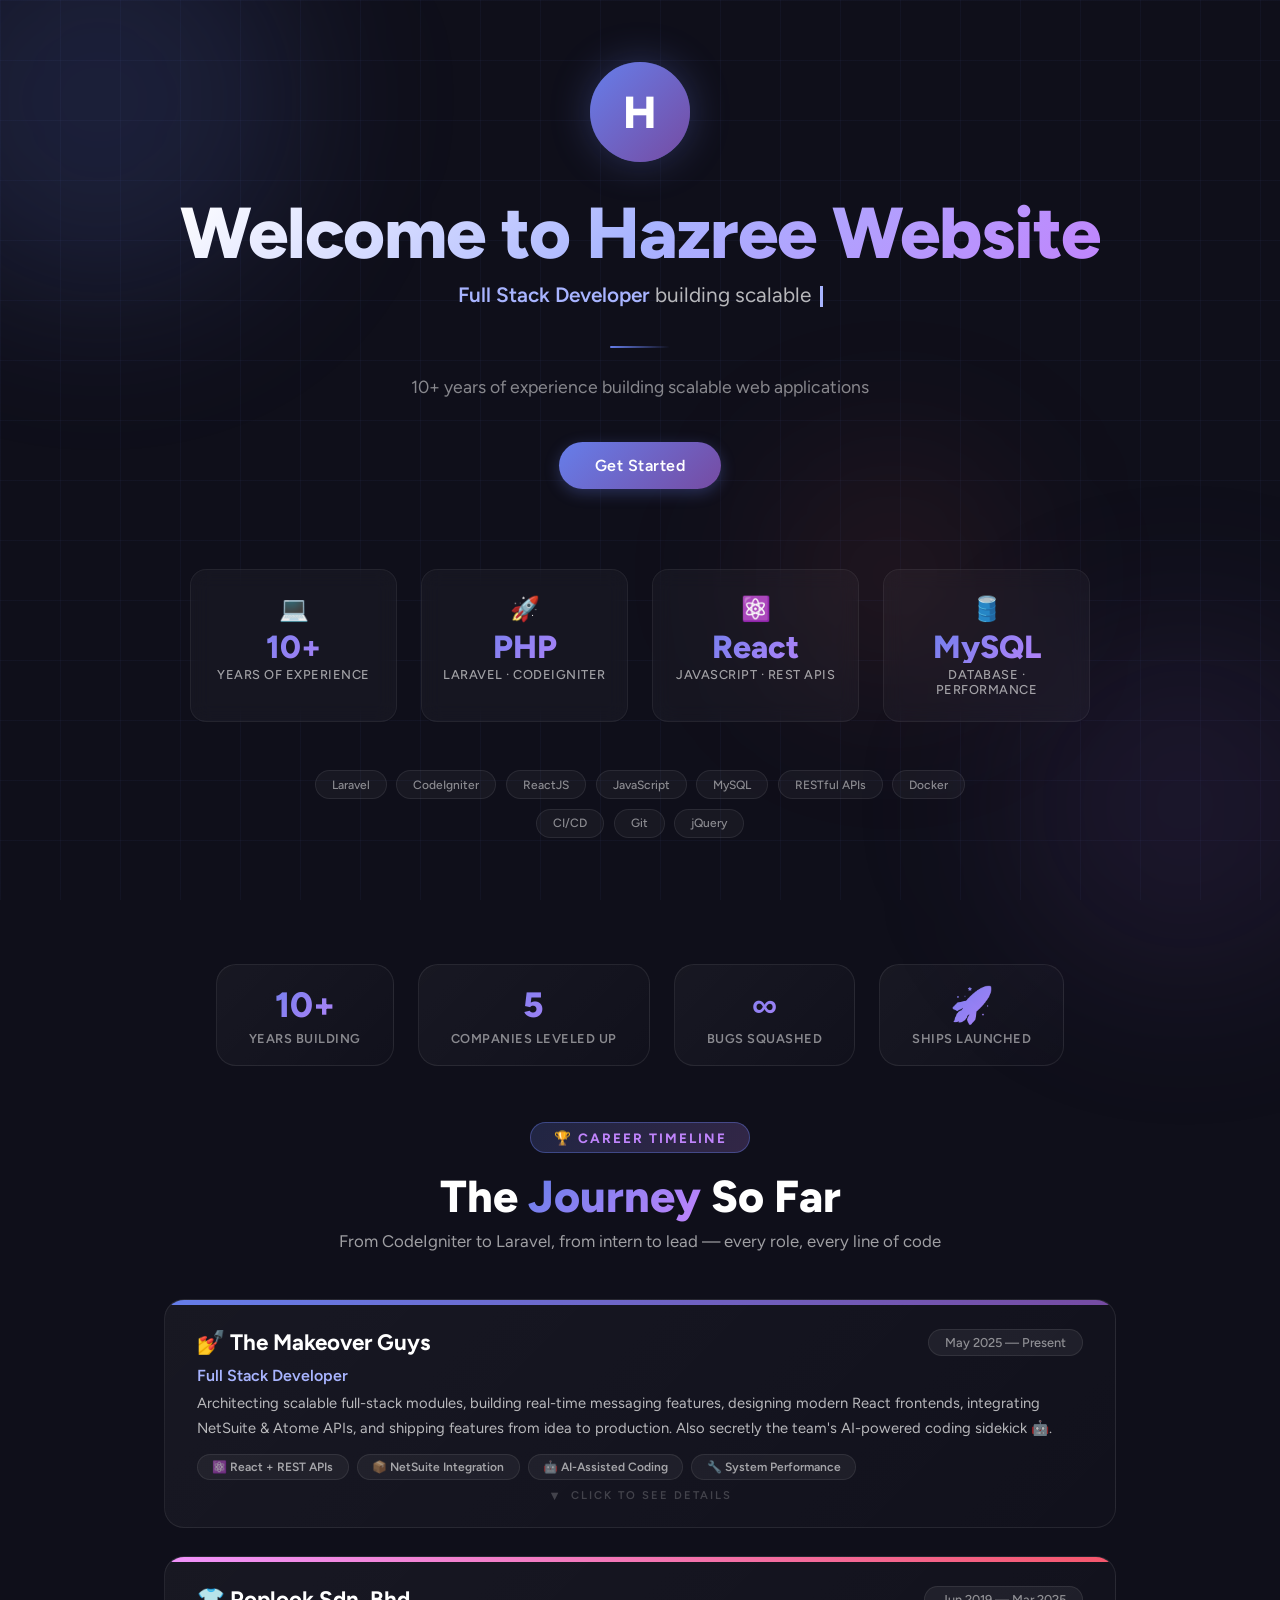
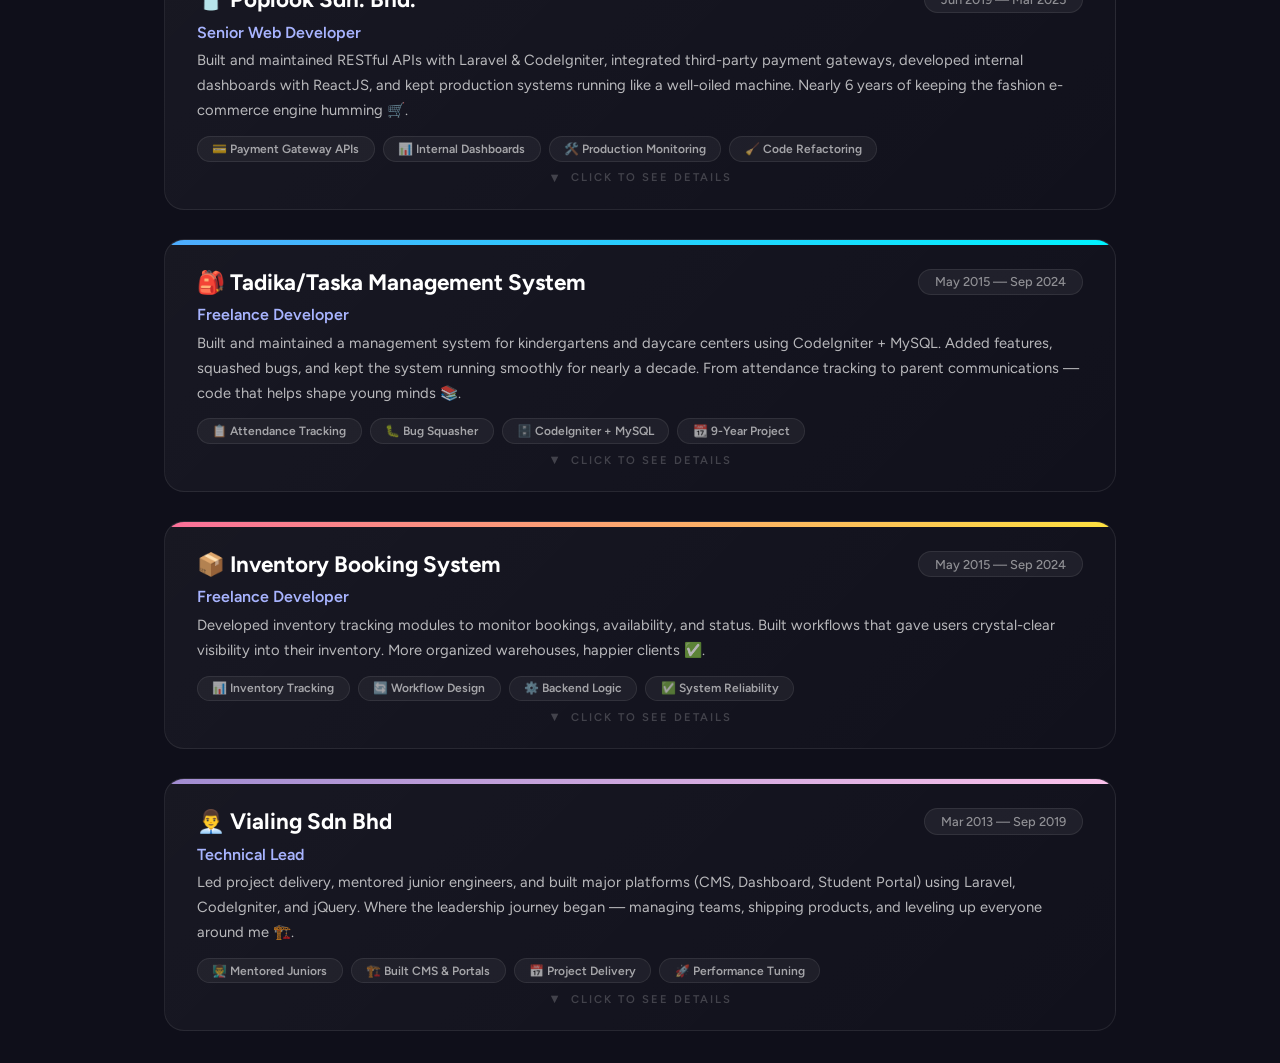
==== index.html @ f856ab98 "added cicd" ====
<!DOCTYPE html>
<html lang="en">
<head>
    <meta charset="utf-8">
    <meta name="viewport" content="width=device-width, initial-scale=1">
    <title>Welcome to Hazree Website</title>
    
    <!-- Fonts -->
    <link rel="preconnect" href="https://fonts.bunny.net">
    <link href="https://fonts.bunny.net/css?family=figtree:400,500,600,700,800&display=swap" rel="stylesheet" />
    
    <!-- Styles -->
    <link href="/assets/css/welcome.css?v=202606160133" rel="stylesheet" />
</head>
<body>
    <!-- Background -->
    <div class="bg-grid"></div>
    <div class="orb orb-1"></div>
    <div class="orb orb-2"></div>
    <div class="orb orb-3"></div>

    <div class="hero">
        <!-- Logo with pulse -->
        <div class="logo-wrapper">
            <div class="logo-pulse"></div>
            <div class="logo-pulse"></div>
            <div class="logo-circle">H</div>
        </div>

        <!-- Main title -->
        <h1>Welcome to Hazree Website</h1>

        <!-- Typing effect subtitle -->
        <div class="typing-wrapper">
            <span class="highlight">Full Stack Developer</span>
            <span id="typing-text"></span>
            <span class="cursor"></span>
        </div>

        <div class="divider"></div>

        <p class="tagline">
            <span id="dynamic-tagline">10+ years of experience building scalable web applications</span>
        </p>

        <!-- Action buttons -->
        <div class="btn-group">
            <a href="https://laravel.hazree.uk/" target="_blank" class="btn btn-primary">Get Started</a>
        </div>

        <!-- Resume highlights -->
        <div class="highlights">
            <div class="highlight-card">
                <div class="highlight-icon">💻</div>
                <div class="highlight-number">10+</div>
                <div class="highlight-label">Years of Experience</div>
            </div>
            <div class="highlight-card">
                <div class="highlight-icon">🚀</div>
                <div class="highlight-number">PHP</div>
                <div class="highlight-label">Laravel · CodeIgniter</div>
            </div>
            <div class="highlight-card">
                <div class="highlight-icon">⚛️</div>
                <div class="highlight-number">React</div>
                <div class="highlight-label">JavaScript · REST APIs</div>
            </div>
            <div class="highlight-card">
                <div class="highlight-icon">🛢️</div>
                <div class="highlight-number">MySQL</div>
                <div class="highlight-label">Database · Performance</div>
            </div>
        </div>

        <!-- Skills strip -->
        <div class="skills-strip">
            <span class="skill-tag">Laravel</span>
            <span class="skill-tag">CodeIgniter</span>
            <span class="skill-tag">ReactJS</span>
            <span class="skill-tag">JavaScript</span>
            <span class="skill-tag">MySQL</span>
            <span class="skill-tag">RESTful APIs</span>
            <span class="skill-tag">Docker</span>
            <span class="skill-tag">CI/CD</span>
            <span class="skill-tag">Git</span>
            <span class="skill-tag">jQuery</span>
        </div>
    </div>

    <!-- ============================================
         JOB EXPERIENCE - FUN CARDS
         ============================================ -->
    <div class="journey-section" id="career-journey">
        <!-- Stats bar -->
        <div class="job-stats">
            <div class="job-stat">
                <div class="job-stat-number">10+</div>
                <div class="job-stat-label">Years Building</div>
            </div>
            <div class="job-stat">
                <div class="job-stat-number">5</div>
                <div class="job-stat-label">Companies Leveled Up</div>
            </div>
            <div class="job-stat">
                <div class="job-stat-number">∞</div>
                <div class="job-stat-label">Bugs Squashed</div>
            </div>
            <div class="job-stat">
                <div class="job-stat-number">🚀</div>
                <div class="job-stat-label">Ships Launched</div>
            </div>
        </div>

        <div class="journey-header">
            <div class="journey-badge">🏆 Career Timeline</div>
            <h2>The <span>Journey</span> So Far</h2>
            <p>From CodeIgniter to Laravel, from intern to lead — every role, every line of code</p>
        </div>

        <!-- Job Cards -->
        <div class="job-cards">

            <!-- Job 1: The Makeover Guys -->
            <div class="job-card" data-color="purple">
                <div class="job-card-bar"></div>
                <div class="job-card-inner">
                    <div class="job-card-header">
                        <div class="job-card-company">💅 The Makeover Guys</div>
                        <div class="job-card-period">May 2025 — Present</div>
                    </div>
                    <div class="job-card-role">Full Stack Developer</div>
                    <div class="job-card-desc">
                        Architecting scalable full-stack modules, building real-time messaging features, 
                        designing modern React frontends, integrating NetSuite & Atome APIs, 
                        and shipping features from idea to production. Also secretly the team's AI-powered 
                        coding sidekick 🤖.
                    </div>
                    <div class="job-card-tags">
                        <span class="job-tag">⚛️ React + REST APIs</span>
                        <span class="job-tag">📦 NetSuite Integration</span>
                        <span class="job-tag">🤖 AI-Assisted Coding</span>
                        <span class="job-tag">🔧 System Performance</span>
                    </div>
                    <div class="job-card-expand"><span class="arrow">▼</span> Click to see details</div>
                </div>
                <div class="job-card-details">
                    <div class="job-card-details-inner">
                        <div class="details-grid">
                            <div class="detail-item">
                                <span class="detail-label">🎯 Key Achievements</span>
                                <ul class="detail-list">
                                    <li>Designed scalable full-stack modules using CodeIgniter, MySQL, JavaScript & jQuery</li>
                                    <li>Developed internal messaging and notification flows for seamless UX</li>
                                    <li>Led features end-to-end from requirement analysis to production monitoring</li>
                                    <li>Built responsive React UI components with REST API integrations</li>
                                </ul>
                            </div>
                            <div class="detail-item">
                                <span class="detail-label">🛠️ Tech Highlights</span>
                                <ul class="detail-list">
                                    <li>Integrated NetSuite and Atome third-party services</li>
                                    <li>Optimized backend services and MySQL queries</li>
                                    <li>Enhanced system reliability through refactoring and performance tuning</li>
                                    <li>Leveraged AI tools to accelerate development and automate tasks</li>
                                </ul>
                            </div>
                            <div class="detail-item">
                                <span class="detail-label">👥 Collaboration</span>
                                <ul class="detail-list">
                                    <li>Worked cross-functionally with Product, UX, and engineering teams</li>
                                    <li>Participated in code reviews and CI/CD workflows</li>
                                    <li>Troubleshot production issues with minimal downtime</li>
                                </ul>
                            </div>
                        </div>
                    </div>
                </div>
            </div>

            <!-- Job 2: Poplook -->
            <div class="job-card" data-color="pink">
                <div class="job-card-bar"></div>
                <div class="job-card-inner">
                    <div class="job-card-header">
                        <div class="job-card-company">👕 Poplook Sdn. Bhd.</div>
                        <div class="job-card-period">Jun 2019 — Mar 2025</div>
                    </div>
                    <div class="job-card-role">Senior Web Developer</div>
                    <div class="job-card-desc">
                        Built and maintained RESTful APIs with Laravel & CodeIgniter, integrated 
                        third-party payment gateways, developed internal dashboards with ReactJS, 
                        and kept production systems running like a well-oiled machine. Nearly 6 years 
                        of keeping the fashion e-commerce engine humming 🛒.
                    </div>
                    <div class="job-card-tags">
                        <span class="job-tag">💳 Payment Gateway APIs</span>
                        <span class="job-tag">📊 Internal Dashboards</span>
                        <span class="job-tag">🛠️ Production Monitoring</span>
                        <span class="job-tag">🧹 Code Refactoring</span>
                    </div>
                    <div class="job-card-expand"><span class="arrow">▼</span> Click to see details</div>
                </div>
                <div class="job-card-details">
                    <div class="job-card-details-inner">
                        <div class="details-grid">
                            <div class="detail-item">
                                <span class="detail-label">🎯 Key Achievements</span>
                                <ul class="detail-list">
                                    <li>Built and maintained RESTful APIs using CodeIgniter and Laravel</li>
                                    <li>Integrated third-party payment gateways for seamless transactions</li>
                                    <li>Developed an internal dashboard using JavaScript, jQuery, and ReactJS</li>
                                </ul>
                            </div>
                            <div class="detail-item">
                                <span class="detail-label">🛠️ System Reliability</span>
                                <ul class="detail-list">
                                    <li>Maintained production system stability through continuous monitoring</li>
                                    <li>Performed code improvements, bug fixes, and refactoring</li>
                                    <li>Optimized MySQL-backed services for better performance</li>
                                </ul>
                            </div>
                            <div class="detail-item">
                                <span class="detail-label">👥 Collaboration</span>
                                <ul class="detail-list">
                                    <li>Worked closely with product, design, and operations teams</li>
                                    <li>Delivered features aligned with business needs</li>
                                </ul>
                            </div>
                        </div>
                    </div>
                </div>
            </div>

            <!-- Job 3: Tadika/Taska Management System -->
            <div class="job-card" data-color="green">
                <div class="job-card-bar"></div>
                <div class="job-card-inner">
                    <div class="job-card-header">
                        <div class="job-card-company">🎒 Tadika/Taska Management System</div>
                        <div class="job-card-period">May 2015 — Sep 2024</div>
                    </div>
                    <div class="job-card-role">Freelance Developer</div>
                    <div class="job-card-desc">
                        Built and maintained a management system for kindergartens and daycare centers 
                        using CodeIgniter + MySQL. Added features, squashed bugs, and kept the system 
                        running smoothly for nearly a decade. From attendance tracking to parent 
                        communications — code that helps shape young minds 📚.
                    </div>
                    <div class="job-card-tags">
                        <span class="job-tag">📋 Attendance Tracking</span>
                        <span class="job-tag">🐛 Bug Squasher</span>
                        <span class="job-tag">🗄️ CodeIgniter + MySQL</span>
                        <span class="job-tag">📆 9-Year Project</span>
                    </div>
                    <div class="job-card-expand"><span class="arrow">▼</span> Click to see details</div>
                </div>
                <div class="job-card-details">
                    <div class="job-card-details-inner">
                        <div class="details-grid">
                            <div class="detail-item">
                                <span class="detail-label">🎯 Key Achievements</span>
                                <ul class="detail-list">
                                    <li>Enhanced system modules with new features using CodeIgniter, MySQL, HTML, Bootstrap & PHP</li>
                                    <li>Built features for attendance tracking and parent communications</li>
                                    <li>Resolved application bugs and performance issues</li>
                                </ul>
                            </div>
                            <div class="detail-item">
                                <span class="detail-label">🛠️ Maintenance</span>
                                <ul class="detail-list">
                                    <li>Provided long-term updates and improvements throughout system lifecycle</li>
                                    <li>Managed source code using Bitbucket for version tracking</li>
                                    <li>Sustained the system for nearly a decade (2015-2024)</li>
                                </ul>
                            </div>
                        </div>
                    </div>
                </div>
            </div>

            <!-- Job 4: Inventory Booking System -->
            <div class="job-card" data-color="orange">
                <div class="job-card-bar"></div>
                <div class="job-card-inner">
                    <div class="job-card-header">
                        <div class="job-card-company">📦 Inventory Booking System</div>
                        <div class="job-card-period">May 2015 — Sep 2024</div>
                    </div>
                    <div class="job-card-role">Freelance Developer</div>
                    <div class="job-card-desc">
                        Developed inventory tracking modules to monitor bookings, availability, and status. 
                        Built workflows that gave users crystal-clear visibility into their inventory. 
                        More organized warehouses, happier clients ✅.
                    </div>
                    <div class="job-card-tags">
                        <span class="job-tag">📊 Inventory Tracking</span>
                        <span class="job-tag">🔄 Workflow Design</span>
                        <span class="job-tag">⚙️ Backend Logic</span>
                        <span class="job-tag">✅ System Reliability</span>
                    </div>
                    <div class="job-card-expand"><span class="arrow">▼</span> Click to see details</div>
                </div>
                <div class="job-card-details">
                    <div class="job-card-details-inner">
                        <div class="details-grid">
                            <div class="detail-item">
                                <span class="detail-label">🎯 Key Achievements</span>
                                <ul class="detail-list">
                                    <li>Built inventory tracking modules using CodeIgniter and MySQL</li>
                                    <li>Tracked inventory bookings, availability, and status</li>
                                    <li>Designed workflows for better inventory usage visibility</li>
                                </ul>
                            </div>
                            <div class="detail-item">
                                <span class="detail-label">🛠️ System Stability</span>
                                <ul class="detail-list">
                                    <li>Supported backend development and bug fixing</li>
                                    <li>Performed enhancements and maintenance for daily stability</li>
                                </ul>
                            </div>
                        </div>
                    </div>
                </div>
            </div>

            <!-- Job 5: Vialing Sdn Bhd -->
            <div class="job-card" data-color="blue">
                <div class="job-card-bar"></div>
                <div class="job-card-inner">
                    <div class="job-card-header">
                        <div class="job-card-company">👨‍💼 Vialing Sdn Bhd</div>
                        <div class="job-card-period">Mar 2013 — Sep 2019</div>
                    </div>
                    <div class="job-card-role">Technical Lead</div>
                    <div class="job-card-desc">
                        Led project delivery, mentored junior engineers, and built major platforms 
                        (CMS, Dashboard, Student Portal) using Laravel, CodeIgniter, and jQuery. 
                        Where the leadership journey began — managing teams, shipping products, 
                        and leveling up everyone around me 🏗️.
                    </div>
                    <div class="job-card-tags">
                        <span class="job-tag">👨‍🏫 Mentored Juniors</span>
                        <span class="job-tag">🏗️ Built CMS & Portals</span>
                        <span class="job-tag">📅 Project Delivery</span>
                        <span class="job-tag">🚀 Performance Tuning</span>
                    </div>
                    <div class="job-card-expand"><span class="arrow">▼</span> Click to see details</div>
                </div>
                <div class="job-card-details">
                    <div class="job-card-details-inner">
                        <div class="details-grid">
                            <div class="detail-item">
                                <span class="detail-label">🎯 Key Achievements</span>
                                <ul class="detail-list">
                                    <li>Led project delivery and tracked progress for timely feature releases</li>
                                    <li>Built and maintained CMS, Dashboard V1/V2, Online Application V2 & Student Portal</li>
                                    <li>Used Laravel, CodeIgniter, MySQL, jQuery, JavaScript, and Bootstrap</li>
                                </ul>
                            </div>
                            <div class="detail-item">
                                <span class="detail-label">👨‍🏫 Leadership</span>
                                <ul class="detail-list">
                                    <li>Mentored junior engineers to improve code quality and team capability</li>
                                    <li>Managed and tracked project progress for on-time delivery</li>
                                </ul>
                            </div>
                            <div class="detail-item">
                                <span class="detail-label">🛠️ System Optimization</span>
                                <ul class="detail-list">
                                    <li>Maintained production systems for long-term stability</li>
                                    <li>Optimized backend processes and workflows</li>
                                    <li>Improved overall system efficiency</li>
                                </ul>
                            </div>
                        </div>
                    </div>
                </div>
            </div>

        </div>
    </div>

    <!-- Scripts -->
    <script src="/assets/js/welcome.js?v=202606160133"></script>
</body>
</html>
---- assets/css/welcome.css ----
/* ========================================
   Welcome Page Styles
   Reusable across landing/guest pages
   ======================================== */

* {
    margin: 0;
    padding: 0;
    box-sizing: border-box;
}

body {
    font-family: 'Figtree', sans-serif;
    background: #0f0f1a;
    min-height: 100vh;
    overflow-x: hidden;
    color: #ffffff;
}

/* Animated background grid */
.bg-grid {
    position: fixed;
    top: 0;
    left: 0;
    width: 100%;
    height: 100%;
    background-image: 
        linear-gradient(rgba(102, 126, 234, 0.05) 1px, transparent 1px),
        linear-gradient(90deg, rgba(102, 126, 234, 0.05) 1px, transparent 1px);
    background-size: 60px 60px;
    z-index: 0;
}

/* Floating gradient orbs */
.orb {
    position: fixed;
    border-radius: 50%;
    filter: blur(80px);
    z-index: 0;
    animation: orbFloat 8s ease-in-out infinite;
}
.orb-1 {
    width: 400px;
    height: 400px;
    background: rgba(102, 126, 234, 0.15);
    top: -100px;
    left: -100px;
}
.orb-2 {
    width: 350px;
    height: 350px;
    background: rgba(118, 75, 162, 0.12);
    bottom: -80px;
    right: -80px;
    animation-delay: 3s;
}
.orb-3 {
    width: 250px;
    height: 250px;
    background: rgba(255, 107, 107, 0.08);
    top: 50%;
    left: 60%;
    animation-delay: 5s;
}

@keyframes orbFloat {
    0%, 100% { transform: translate(0, 0) scale(1); }
    33% { transform: translate(30px, -30px) scale(1.05); }
    66% { transform: translate(-20px, 20px) scale(0.95); }
}

/* Main hero container */
.hero {
    position: relative;
    z-index: 1;
    min-height: 100vh;
    display: flex;
    flex-direction: column;
    align-items: center;
    justify-content: center;
    padding: 2rem;
    text-align: center;
}

/* Pulse circle behind logo */
.logo-wrapper {
    position: relative;
    margin-bottom: 2rem;
}
.logo-pulse {
    position: absolute;
    top: 50%;
    left: 50%;
    transform: translate(-50%, -50%);
    width: 100px;
    height: 100px;
    border-radius: 50%;
    border: 2px solid rgba(102, 126, 234, 0.3);
    animation: pulseRing 2s ease-out infinite;
}
.logo-pulse:nth-child(2) {
    animation-delay: 1s;
}
@keyframes pulseRing {
    0% { width: 100px; height: 100px; opacity: 1; }
    100% { width: 160px; height: 160px; opacity: 0; }
}

.logo-circle {
    position: relative;
    width: 100px;
    height: 100px;
    margin: 0 auto;
    background: linear-gradient(135deg, #667eea 0%, #764ba2 100%);
    border-radius: 50%;
    display: flex;
    align-items: center;
    justify-content: center;
    font-size: 2.8rem;
    font-weight: 800;
    color: #fff;
    box-shadow: 0 0 40px rgba(102, 126, 234, 0.3);
    animation: logoGlow 3s ease-in-out infinite;
}
@keyframes logoGlow {
    0%, 100% { box-shadow: 0 0 40px rgba(102, 126, 234, 0.3); }
    50% { box-shadow: 0 0 60px rgba(102, 126, 234, 0.5); }
}

/* Main title */
.hero h1 {
    font-size: 4.5rem;
    font-weight: 800;
    background: linear-gradient(135deg, #ffffff 0%, #a8b4ff 50%, #c084fc 100%);
    -webkit-background-clip: text;
    -webkit-text-fill-color: transparent;
    background-clip: text;
    margin-bottom: 0.5rem;
    letter-spacing: -1px;
    line-height: 1.1;
}

/* Typing subtitle */
.typing-wrapper {
    font-size: 1.3rem;
    color: rgba(255, 255, 255, 0.7);
    margin-bottom: 0.5rem;
    min-height: 2rem;
}
.typing-wrapper .highlight {
    color: #a8b4ff;
    font-weight: 600;
}
.cursor {
    display: inline-block;
    width: 3px;
    height: 1.3rem;
    background: #a8b4ff;
    margin-left: 4px;
    animation: blink 1s step-end infinite;
    vertical-align: text-bottom;
}
@keyframes blink {
    50% { opacity: 0; }
}

/* Subtitle */
.tagline {
    font-size: 1.1rem;
    color: rgba(255, 255, 255, 0.5);
    max-width: 600px;
    line-height: 1.7;
    margin-bottom: 2.5rem;
}

/* Buttons */
.btn-group {
    display: flex;
    gap: 1rem;
    justify-content: center;
    flex-wrap: wrap;
    margin-bottom: 4rem;
}

.btn {
    padding: 14px 36px;
    border-radius: 50px;
    font-size: 1rem;
    font-weight: 600;
    text-decoration: none;
    transition: all 0.3s ease;
    letter-spacing: 0.5px;
    position: relative;
    overflow: hidden;
}

.btn-primary {
    background: linear-gradient(135deg, #667eea 0%, #764ba2 100%);
    color: #ffffff;
    box-shadow: 0 4px 15px rgba(102, 126, 234, 0.3);
}
.btn-primary:hover {
    transform: translateY(-3px);
    box-shadow: 0 8px 30px rgba(102, 126, 234, 0.4);
}

.btn-secondary {
    background: rgba(255, 255, 255, 0.05);
    color: #ffffff;
    border: 1px solid rgba(255, 255, 255, 0.15);
    backdrop-filter: blur(10px);
}
.btn-secondary:hover {
    background: rgba(255, 255, 255, 0.1);
    transform: translateY(-3px);
    border-color: rgba(255, 255, 255, 0.3);
}

/* Resume highlights section */
.highlights {
    display: grid;
    grid-template-columns: repeat(4, 1fr);
    gap: 1.5rem;
    max-width: 900px;
    width: 100%;
    margin-top: 1rem;
}

.highlight-card {
    background: rgba(255, 255, 255, 0.03);
    border: 1px solid rgba(255, 255, 255, 0.06);
    border-radius: 16px;
    padding: 1.5rem 1rem;
    backdrop-filter: blur(10px);
    transition: all 0.3s ease;
    cursor: default;
}
.highlight-card:hover {
    background: rgba(255, 255, 255, 0.06);
    border-color: rgba(102, 126, 234, 0.3);
    transform: translateY(-5px);
    box-shadow: 0 10px 40px rgba(0, 0, 0, 0.2);
}

.highlight-number {
    font-size: 2rem;
    font-weight: 800;
    background: linear-gradient(135deg, #667eea, #c084fc);
    -webkit-background-clip: text;
    -webkit-text-fill-color: transparent;
    background-clip: text;
    line-height: 1;
    margin-bottom: 0.3rem;
}

.highlight-label {
    font-size: 0.8rem;
    color: rgba(255, 255, 255, 0.6);
    font-weight: 500;
    text-transform: uppercase;
    letter-spacing: 0.5px;
}

.highlight-icon {
    font-size: 1.5rem;
    margin-bottom: 0.5rem;
}

/* Skill tags */
.skills-strip {
    display: flex;
    gap: 0.6rem;
    justify-content: center;
    flex-wrap: wrap;
    margin-top: 3rem;
    max-width: 700px;
}
.skill-tag {
    padding: 0.4rem 1rem;
    border-radius: 20px;
    font-size: 0.75rem;
    font-weight: 500;
    background: rgba(255, 255, 255, 0.04);
    border: 1px solid rgba(255, 255, 255, 0.08);
    color: rgba(255, 255, 255, 0.5);
    transition: all 0.3s ease;
}
.skill-tag:hover {
    background: rgba(102, 126, 234, 0.15);
    border-color: rgba(102, 126, 234, 0.3);
    color: rgba(255, 255, 255, 0.9);
}

/* Divider */
.divider {
    width: 60px;
    height: 2px;
    background: linear-gradient(90deg, #667eea, transparent);
    margin: 1.5rem auto;
    border-radius: 2px;
}

/* ========================================
   Job Experience Timeline
   Fun, colorful & readable career showcase
   ======================================== */

.journey-section {
    width: 100%;
    max-width: 1000px;
    padding: 0 1.5rem;
    margin: 4rem auto 2rem;
}

.journey-header {
    text-align: center;
    margin-bottom: 3rem;
}

.journey-badge {
    display: inline-block;
    padding: 0.4rem 1.4rem;
    border-radius: 25px;
    font-size: 0.85rem;
    font-weight: 700;
    text-transform: uppercase;
    letter-spacing: 2px;
    background: linear-gradient(135deg, rgba(102, 126, 234, 0.2), rgba(192, 132, 252, 0.2));
    border: 1px solid rgba(102, 126, 234, 0.4);
    color: #c084fc;
    margin-bottom: 1rem;
}

.journey-header h2 {
    font-size: 2.8rem;
    font-weight: 800;
    color: #fff;
    margin-bottom: 0.5rem;
}

.journey-header h2 span {
    background: linear-gradient(135deg, #667eea, #c084fc);
    -webkit-background-clip: text;
    -webkit-text-fill-color: transparent;
    background-clip: text;
}

.journey-header p {
    color: rgba(255, 255, 255, 0.6);
    font-size: 1.05rem;
}

/* Job stats row */
.job-stats {
    display: flex;
    gap: 1.5rem;
    justify-content: center;
    margin-bottom: 3.5rem;
    flex-wrap: wrap;
}

.job-stat {
    text-align: center;
    padding: 1.2rem 2rem;
    background: linear-gradient(135deg, rgba(255,255,255,0.04), rgba(255,255,255,0.01));
    border-radius: 20px;
    border: 1px solid rgba(255, 255, 255, 0.08);
    min-width: 130px;
    transition: all 0.3s ease;
}

.job-stat:hover {
    background: linear-gradient(135deg, rgba(102, 126, 234, 0.1), rgba(192, 132, 252, 0.05));
    border-color: rgba(102, 126, 234, 0.25);
    transform: translateY(-4px);
    box-shadow: 0 8px 30px rgba(0,0,0,0.3);
}

.job-stat-number {
    font-size: 2.2rem;
    font-weight: 800;
    background: linear-gradient(135deg, #667eea, #c084fc);
    -webkit-background-clip: text;
    -webkit-text-fill-color: transparent;
    background-clip: text;
    line-height: 1.2;
}

.job-stat-label {
    font-size: 0.8rem;
    color: rgba(255, 255, 255, 0.5);
    text-transform: uppercase;
    letter-spacing: 0.5px;
    margin-top: 0.3rem;
    font-weight: 600;
}

/* ========================================
   Fun Job Cards (No timeline line)
   More readable card-based layout
   ======================================== */

.job-cards {
    display: flex;
    flex-direction: column;
    gap: 1.8rem;
}

.job-card {
    background: linear-gradient(135deg, rgba(255,255,255,0.04) 0%, rgba(255,255,255,0.01) 100%);
    border-radius: 20px;
    border: 1px solid rgba(255, 255, 255, 0.08);
    overflow: hidden;
    cursor: pointer;
    transition: all 0.3s ease;
    position: relative;
}

.job-card:hover {
    border-color: rgba(255, 255, 255, 0.15);
    box-shadow: 0 8px 40px rgba(0,0,0,0.3);
    transform: translateY(-2px);
}

/* Colorful top bar per job */
.job-card-bar {
    height: 5px;
    width: 100%;
    border-radius: 20px 20px 0 0;
}

.job-card[data-color="purple"] .job-card-bar { background: linear-gradient(90deg, #667eea, #764ba2); }
.job-card[data-color="pink"] .job-card-bar { background: linear-gradient(90deg, #f093fb, #f5576c); }
.job-card[data-color="green"] .job-card-bar { background: linear-gradient(90deg, #4facfe, #00f2fe); }
.job-card[data-color="orange"] .job-card-bar { background: linear-gradient(90deg, #fa709a, #fee140); }
.job-card[data-color="blue"] .job-card-bar { background: linear-gradient(90deg, #a18cd1, #fbc2eb); }

/* Card inner */
.job-card-inner {
    padding: 1.5rem 2rem;
}

.job-card-header {
    display: flex;
    justify-content: space-between;
    align-items: flex-start;
    gap: 1rem;
    margin-bottom: 0.6rem;
    flex-wrap: wrap;
}

.job-card-company {
    font-size: 1.4rem;
    font-weight: 700;
    color: #ffffff;
}

.job-card-period {
    font-size: 0.8rem;
    color: rgba(255, 255, 255, 0.5);
    background: rgba(255, 255, 255, 0.06);
    padding: 0.3rem 1rem;
    border-radius: 20px;
    white-space: nowrap;
    border: 1px solid rgba(255, 255, 255, 0.08);
    font-weight: 500;
}

.job-card-role {
    font-size: 1rem;
    color: #a8b4ff;
    font-weight: 600;
    margin-bottom: 0.4rem;
}

.job-card-desc {
    font-size: 0.92rem;
    color: rgba(255, 255, 255, 0.7);
    line-height: 1.7;
    margin-bottom: 0.8rem;
}

/* Fun fact tags */
.job-card-tags {
    display: flex;
    gap: 0.5rem;
    flex-wrap: wrap;
}

.job-tag {
    font-size: 0.75rem;
    padding: 0.3rem 0.9rem;
    border-radius: 15px;
    font-weight: 600;
    background: rgba(255, 255, 255, 0.05);
    border: 1px solid rgba(255, 255, 255, 0.08);
    color: rgba(255, 255, 255, 0.6);
    transition: all 0.3s ease;
    cursor: default;
}

.job-tag:hover {
    background: rgba(102, 126, 234, 0.15);
    border-color: rgba(102, 126, 234, 0.3);
    color: #fff;
    transform: scale(1.05);
}

/* Expand indicator */
.job-card-expand {
    display: flex;
    align-items: center;
    justify-content: center;
    gap: 0.5rem;
    padding: 0.5rem 0 0;
    color: rgba(255, 255, 255, 0.2);
    font-size: 0.7rem;
    text-transform: uppercase;
    letter-spacing: 2px;
    font-weight: 600;
    transition: all 0.3s ease;
    pointer-events: none;
}

.job-card-expand .arrow {
    font-size: 0.8rem;
    transition: transform 0.4s ease;
}

.job-card.active .job-card-expand .arrow {
    transform: rotate(180deg);
}

.job-card.active .job-card-expand {
    color: rgba(255, 255, 255, 0.5);
}

/* Expandable details */
.job-card-details {
    max-height: 0;
    overflow: hidden;
    transition: max-height 0.5s ease, opacity 0.4s ease;
    opacity: 0;
}

.job-card.active .job-card-details {
    max-height: 600px;
    opacity: 1;
}

.job-card-details-inner {
    padding: 1.5rem 2rem;
    border-top: 1px solid rgba(255, 255, 255, 0.06);
    background: rgba(0, 0, 0, 0.15);
}

.details-grid {
    display: grid;
    grid-template-columns: repeat(3, 1fr);
    gap: 1rem;
}

.detail-item {
    background: rgba(255, 255, 255, 0.03);
    border-radius: 16px;
    padding: 1.2rem;
    border: 1px solid rgba(255, 255, 255, 0.04);
}

.detail-label {
    font-size: 0.9rem;
    font-weight: 700;
    color: #c084fc;
    display: block;
    margin-bottom: 0.7rem;
    letter-spacing: 0.3px;
}

.detail-list {
    list-style: none;
    padding: 0;
    margin: 0;
}

.detail-list li {
    font-size: 0.82rem;
    color: rgba(255, 255, 255, 0.65);
    line-height: 1.7;
    padding-left: 1.2rem;
    position: relative;
    margin-bottom: 0.4rem;
}

.detail-list li::before {
    content: '✦';
    position: absolute;
    left: 0;
    color: #667eea;
    font-size: 0.6rem;
    top: 3px;
}

/* Bounce animation on cards */
@keyframes cardPop {
    0% { opacity: 0; transform: translateY(30px) scale(0.97); }
    100% { opacity: 1; transform: translateY(0) scale(1); }
}

.job-card {
    animation: cardPop 0.5s ease-out backwards;
}

.job-card:nth-child(1) { animation-delay: 0.05s; }
.job-card:nth-child(2) { animation-delay: 0.15s; }
.job-card:nth-child(3) { animation-delay: 0.25s; }
.job-card:nth-child(4) { animation-delay: 0.35s; }
.job-card:nth-child(5) { animation-delay: 0.45s; }

/* Colorful glow on active card */
.job-card.active {
    border-color: rgba(102, 126, 234, 0.3);
    box-shadow: 0 0 30px rgba(102, 126, 234, 0.08);
}

/* ========================================
   Responsive
   ======================================== */
@media (max-width: 768px) {
    .hero h1 {
        font-size: 2.5rem;
    }
    .typing-wrapper {
        font-size: 1rem;
    }
    .tagline {
        font-size: 0.95rem;
        padding: 0 0.5rem;
    }
    .highlights {
        grid-template-columns: repeat(2, 1fr);
        gap: 1rem;
    }
    .highlight-card {
        padding: 1rem;
    }
    .highlight-number {
        font-size: 1.5rem;
    }
    .btn {
        padding: 12px 28px;
        font-size: 0.9rem;
    }
    .job-stats {
        gap: 0.8rem;
    }
    .job-stat {
        padding: 0.8rem 1.2rem;
        min-width: 80px;
    }
    .job-stat-number {
        font-size: 1.6rem;
    }
    .journey-header h2 {
        font-size: 2rem;
    }
    .job-card-inner {
        padding: 1.2rem;
    }
    .job-card-details-inner {
        padding: 1.2rem;
    }
    .details-grid {
        grid-template-columns: 1fr;
        gap: 0.8rem;
    }
    .job-card-company {
        font-size: 1.15rem;
    }
}

@media (max-width: 480px) {
    .highlights {
        grid-template-columns: 1fr 1fr;
    }
    .journey-section {
        padding: 0 1rem;
    }
    .job-card-header {
        flex-direction: column;
        gap: 0.3rem;
    }
    .details-grid {
        grid-template-columns: 1fr;
    }
}
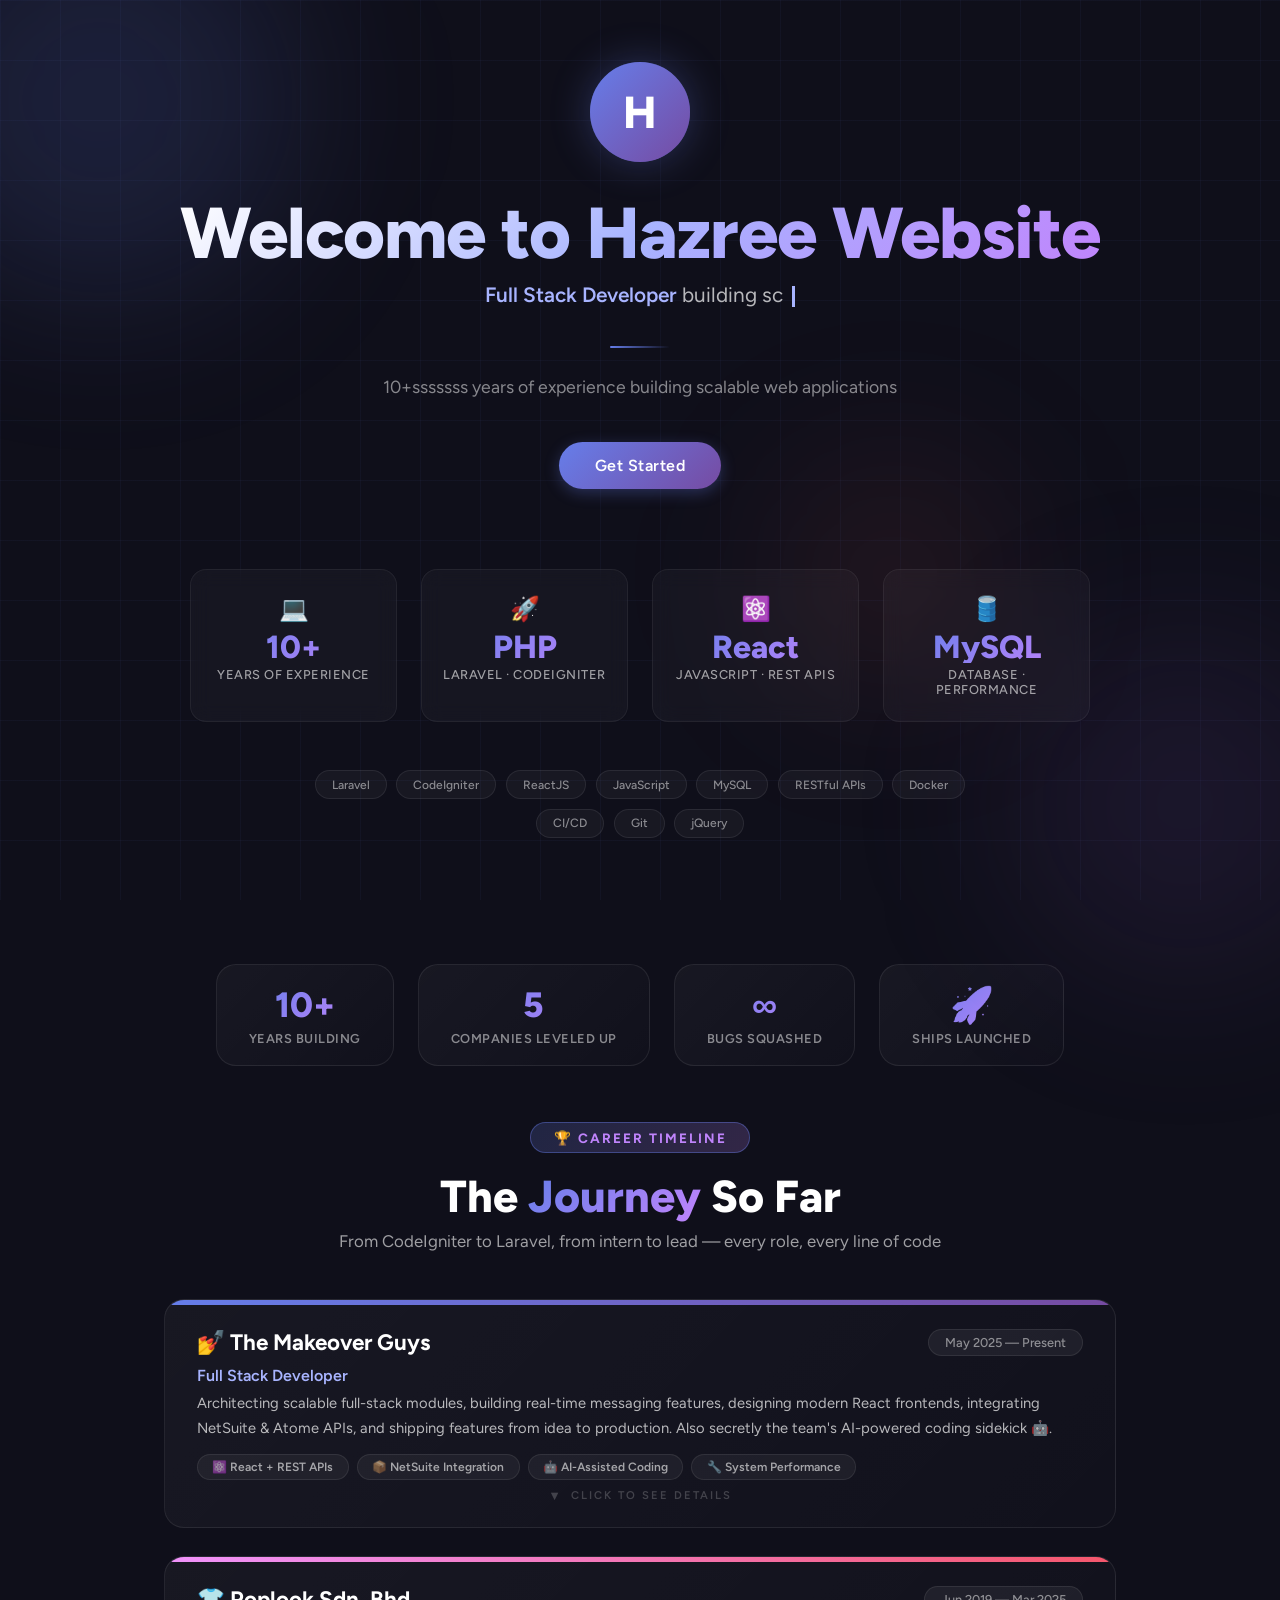
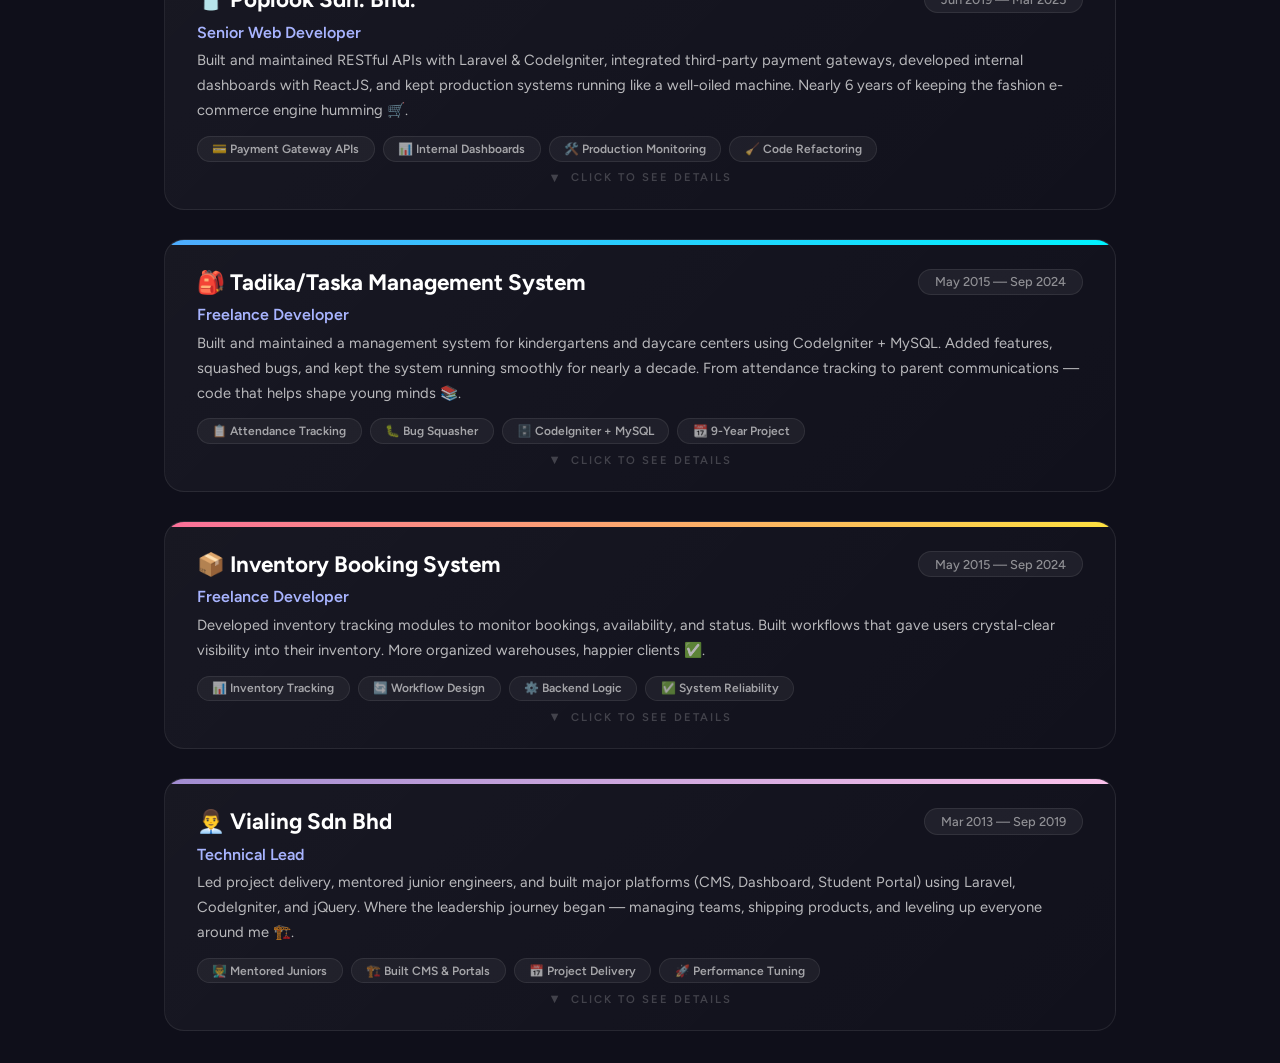
==== commit 3e656e14: "testing cicd" ====
--- a/index.html
+++ b/index.html
@@ -40,7 +40,7 @@
         <div class="divider"></div>
 
         <p class="tagline">
-            <span id="dynamic-tagline">10+ years of experience building scalable web applications</span>
+            <span id="dynamic-tagline">10+sssssss years of experience building scalable web applications</span>
         </p>
 
         <!-- Action buttons -->
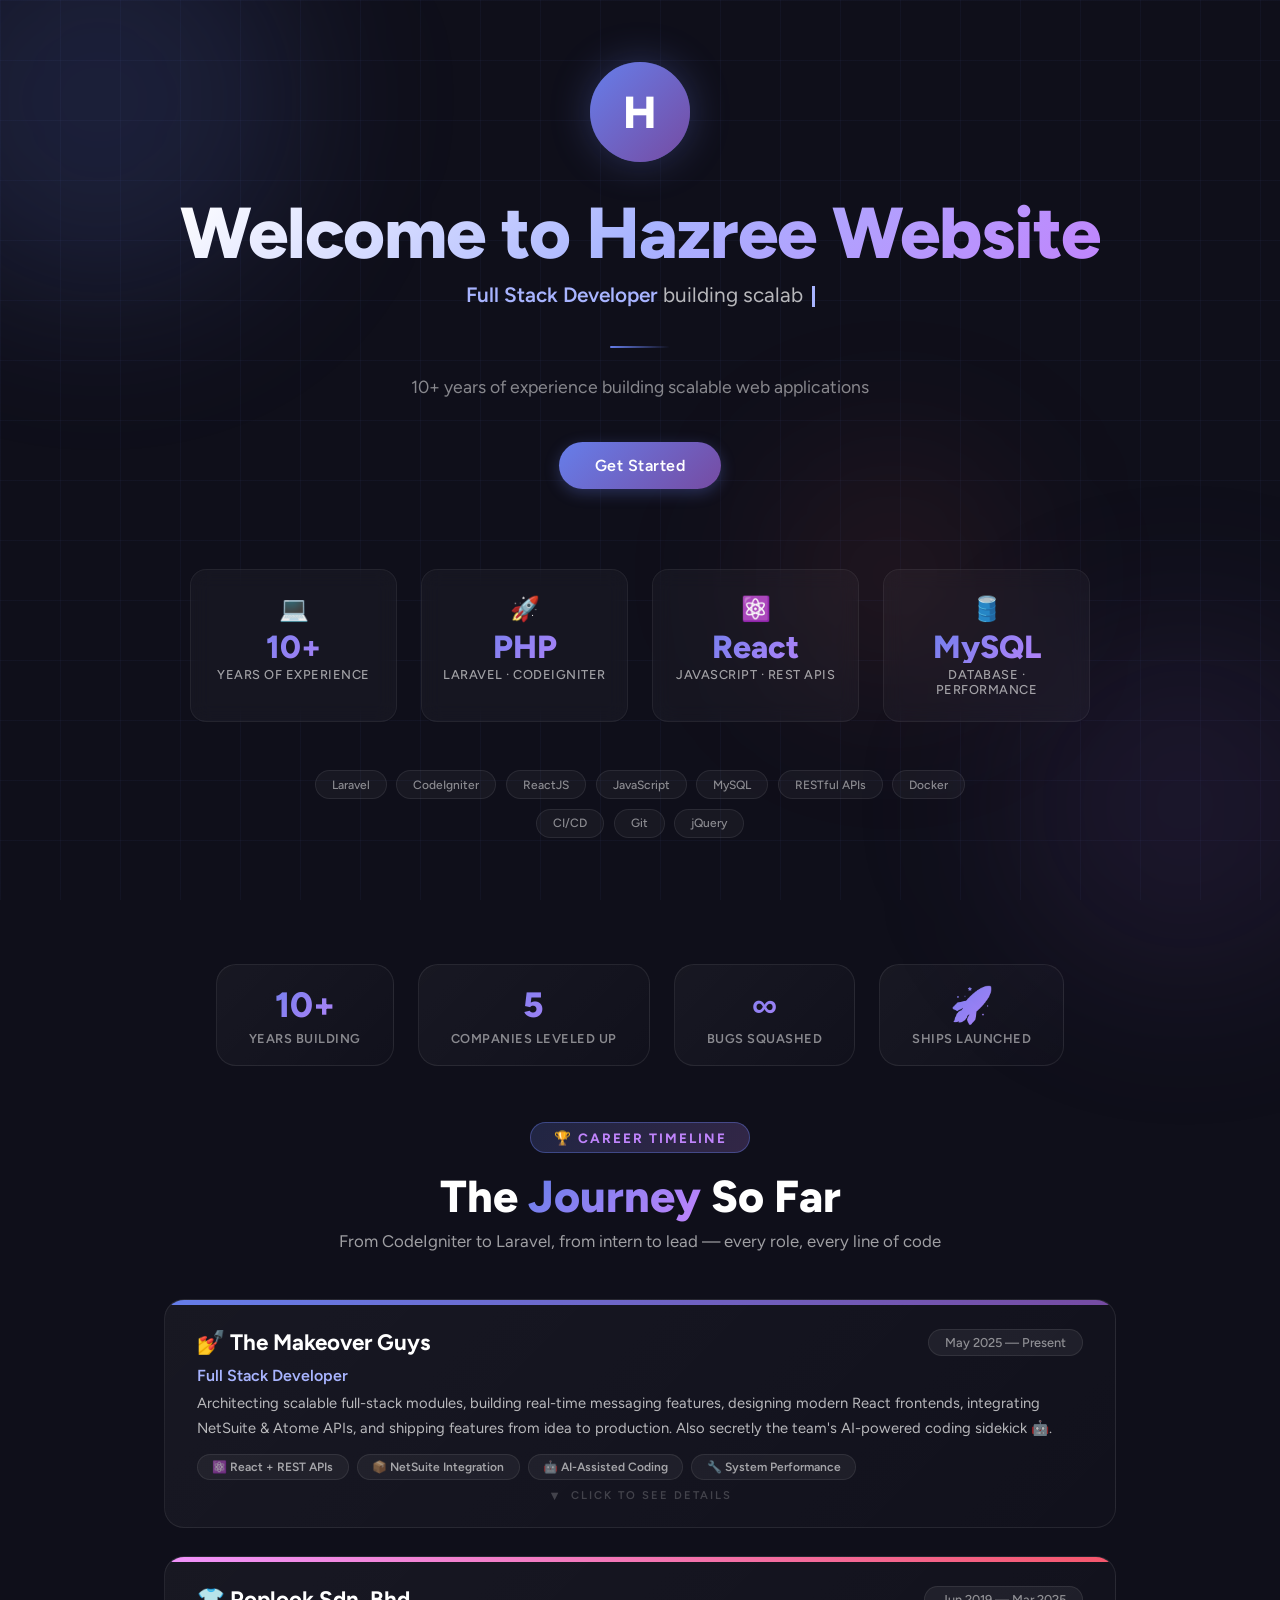
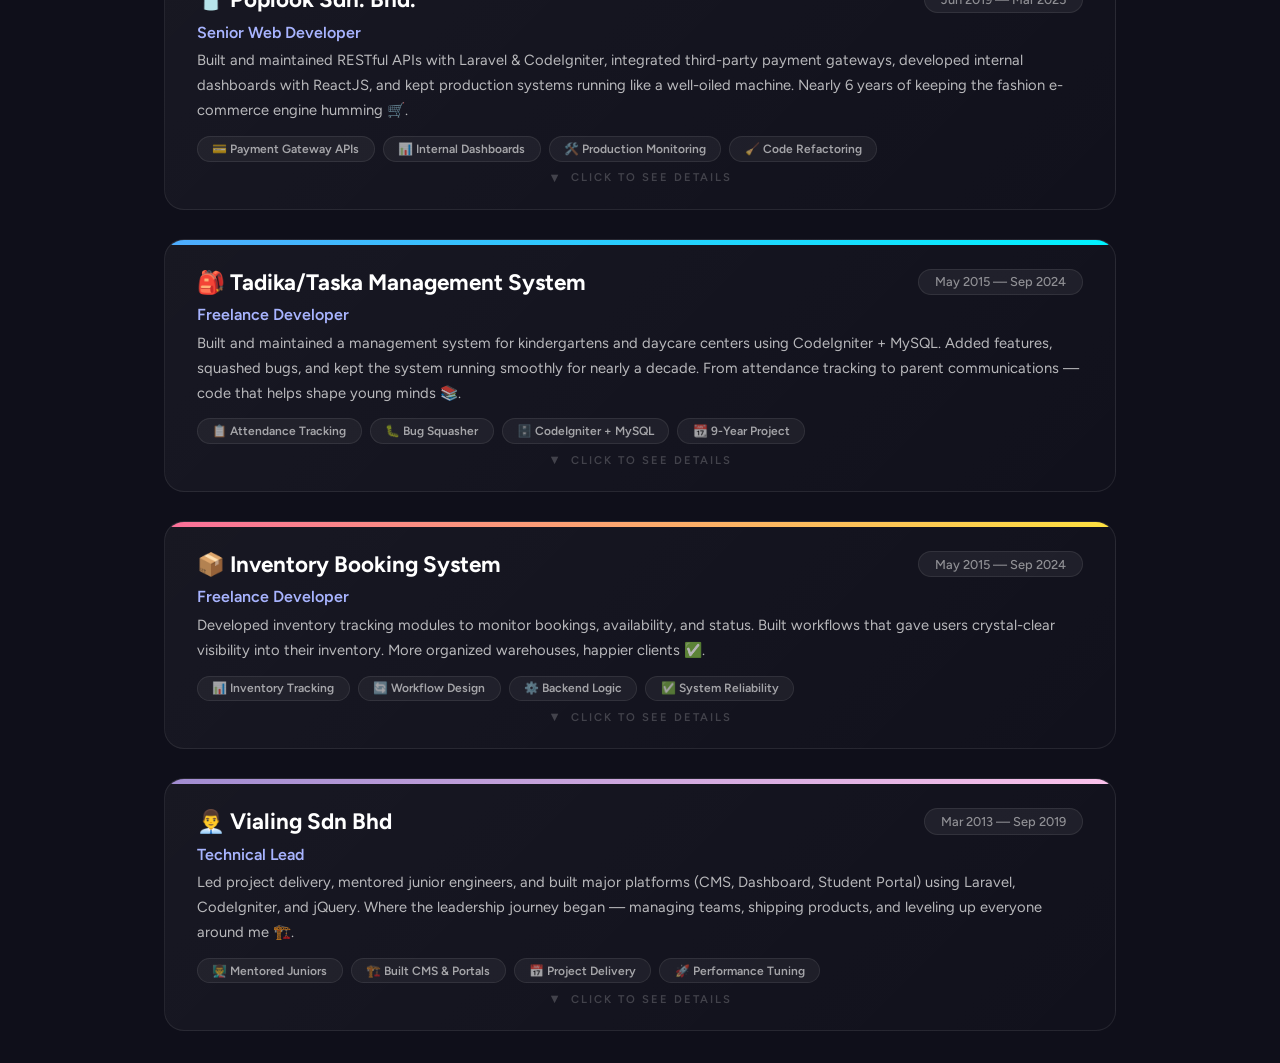
==== commit 0fddaa92: "testing cicd" ====
--- a/index.html
+++ b/index.html
@@ -40,7 +40,7 @@
         <div class="divider"></div>
 
         <p class="tagline">
-            <span id="dynamic-tagline">10+sssssss years of experience building scalable web applications</span>
+            <span id="dynamic-tagline">10+ years of experience building scalable web applications</span>
         </p>
 
         <!-- Action buttons -->
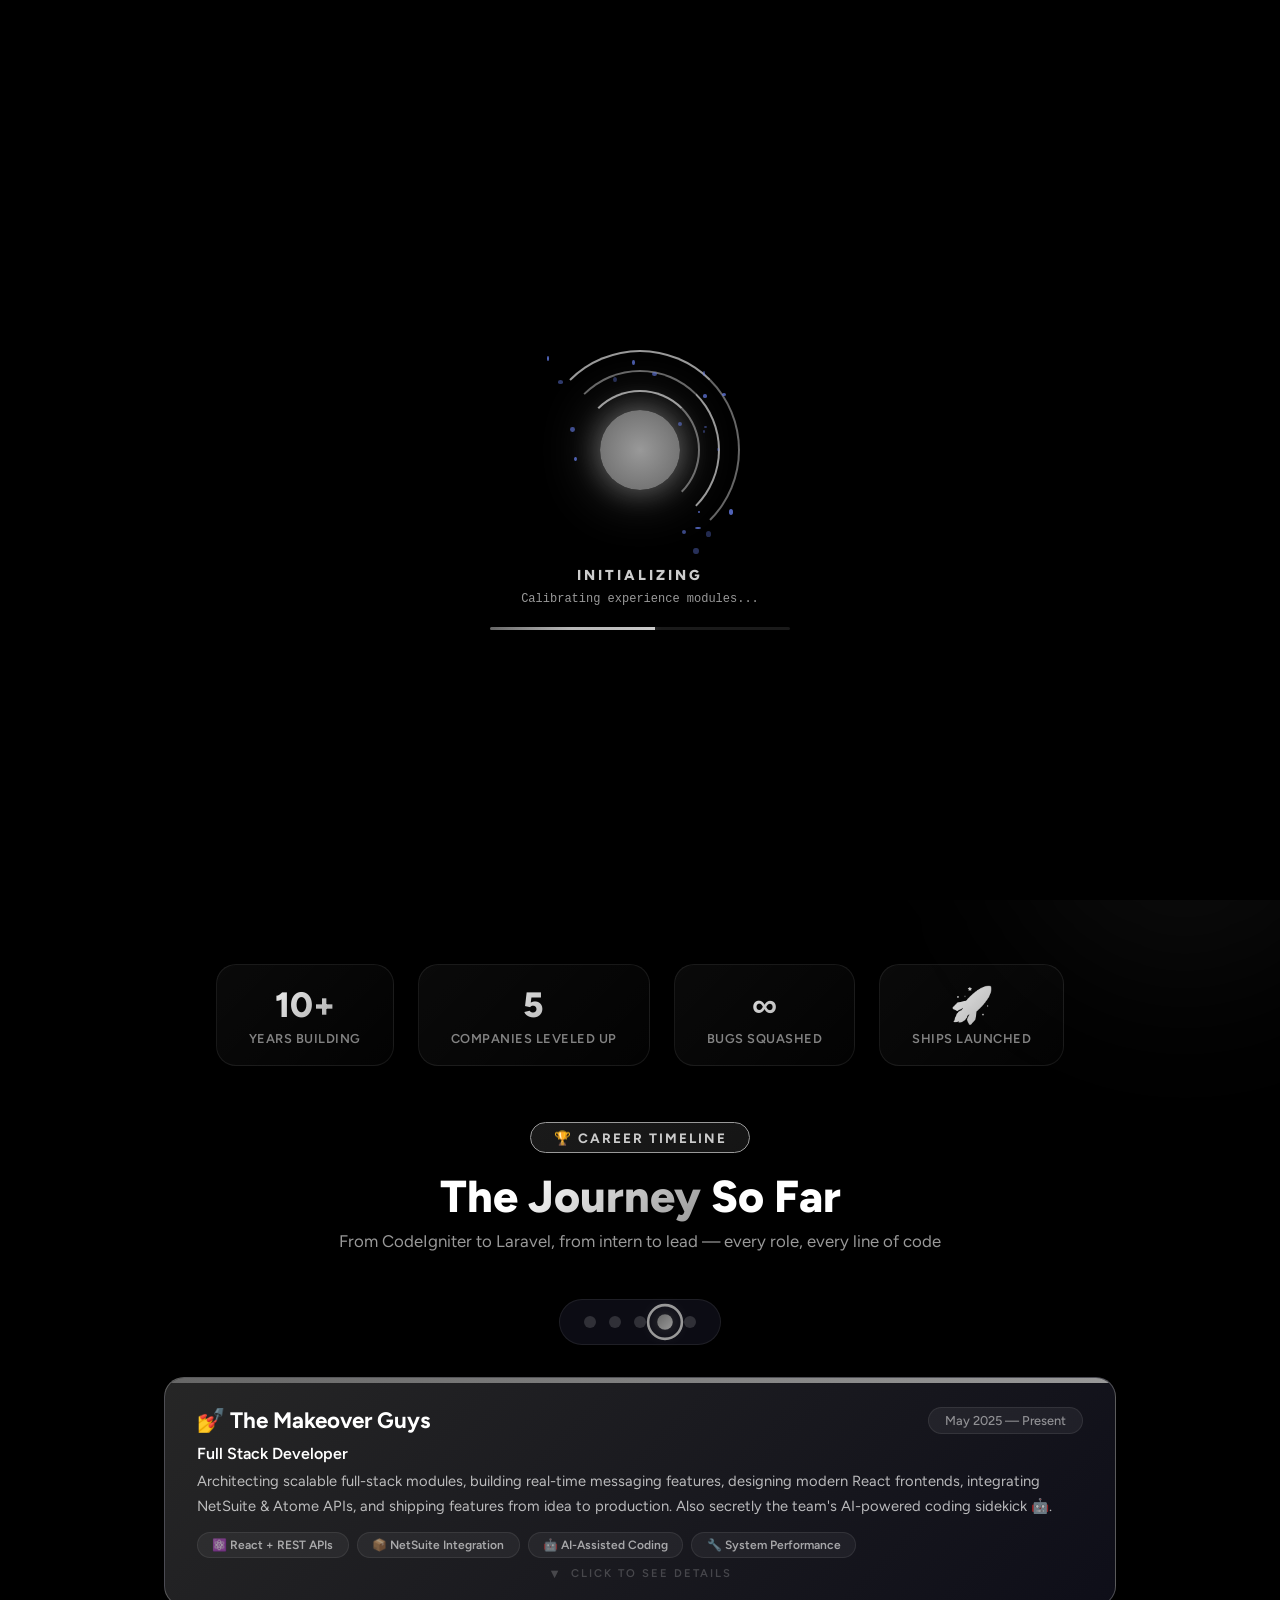
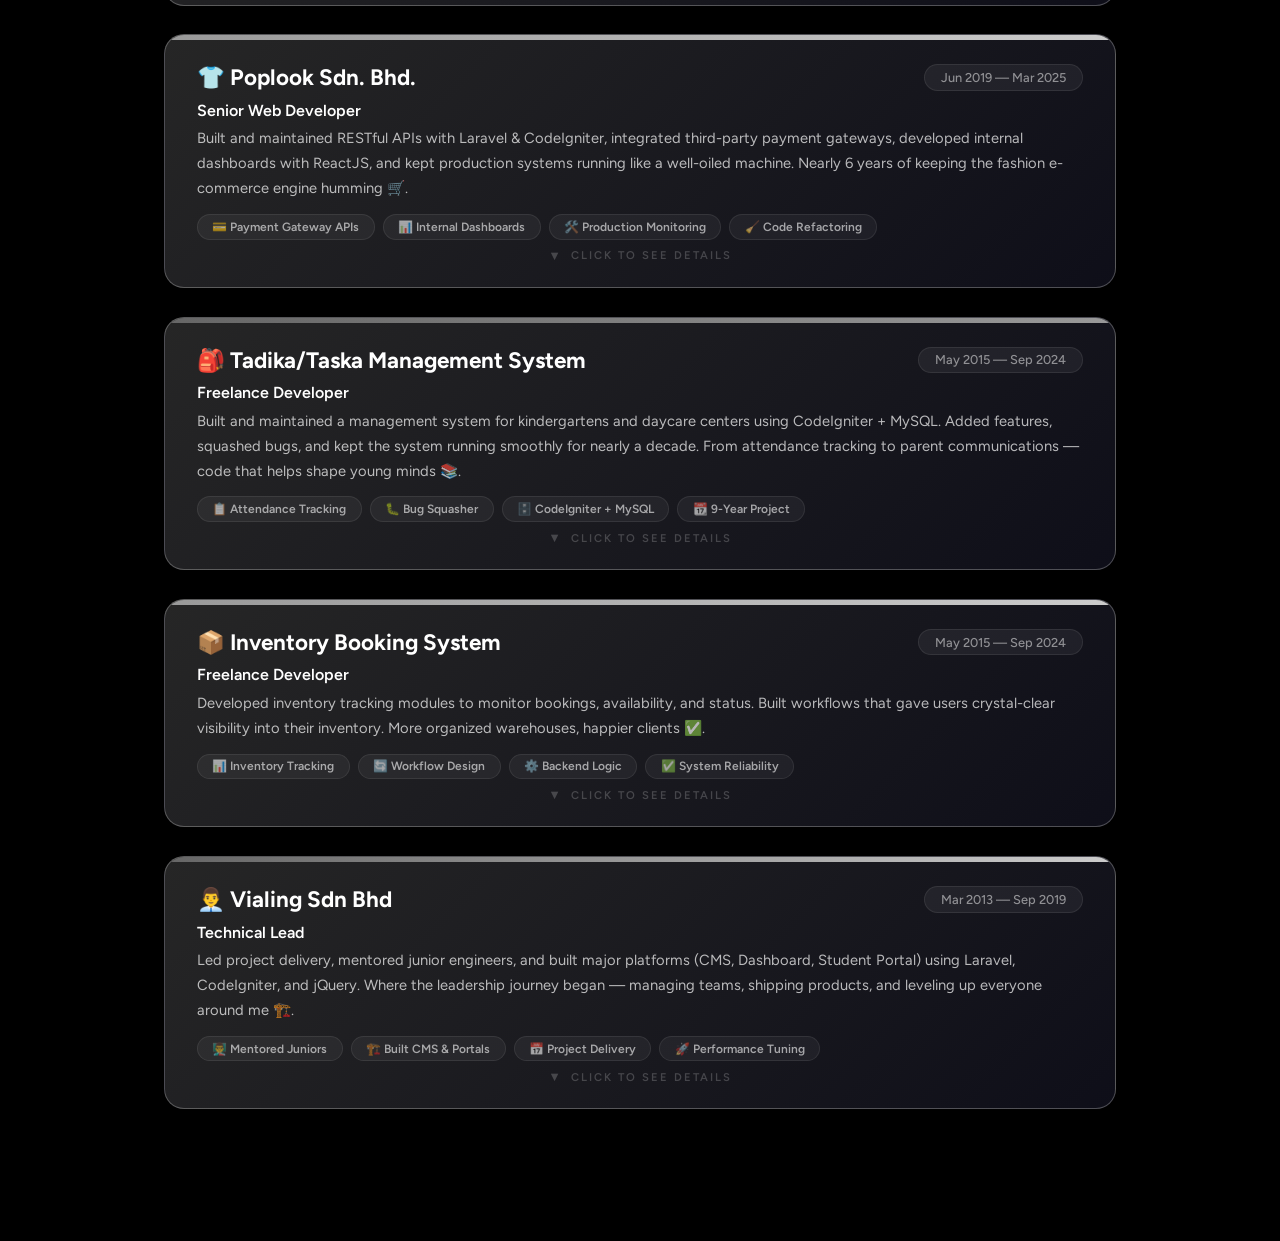
==== commit 4970fe62: "added loader, added theme switcher" ====
--- a/index.html
+++ b/index.html
@@ -10,9 +10,46 @@
     <link href="https://fonts.bunny.net/css?family=figtree:400,500,600,700,800&display=swap" rel="stylesheet" />
     
     <!-- Styles -->
-    <link href="/assets/css/welcome.css?v=202606160133" rel="stylesheet" />
+    <link href="assets/css/welcome.css?v=202606160133" rel="stylesheet" />
 </head>
 <body>
+    <!-- Theme Switcher -->
+    <div class="theme-switcher" id="theme-switcher">
+        <button class="theme-btn active" data-theme="grey" title="Black & Grey">
+            <span class="theme-color" style="background: #999999;"></span>
+        </button>
+        <button class="theme-btn" data-theme="purple" title="Purple/Blue">
+            <span class="theme-color" style="background: linear-gradient(135deg, #667eea, #764ba2);"></span>
+        </button>
+        <button class="theme-btn" data-theme="green" title="Green/Emerald">
+            <span class="theme-color" style="background: linear-gradient(135deg, #10b981, #34d399);"></span>
+        </button>
+        <button class="theme-btn" data-theme="orange" title="Orange/Amber">
+            <span class="theme-color" style="background: linear-gradient(135deg, #f59e0b, #fbbf24);"></span>
+        </button>
+    </div>
+
+    <!-- Scan Line Effect -->
+    <div class="scan-line" id="scan-line"></div>
+
+    <!-- Loading Screen -->
+    <div id="loading-screen" class="loading-screen">
+        <div class="loader-content">
+            <div class="loader-ring"></div>
+            <div class="loader-ring"></div>
+            <div class="loader-ring"></div>
+            <div class="loader-core"></div>
+            <div class="loader-particles" id="loader-particles"></div>
+            <div class="loader-text">
+                <div class="loader-title">INITIALIZING</div>
+                <div class="loader-status" id="loader-status">Loading neural interface...</div>
+                <div class="loader-progress">
+                    <div class="loader-progress-bar" id="loader-progress-bar"></div>
+                </div>
+            </div>
+        </div>
+    </div>
+
     <!-- Background -->
     <div class="bg-grid"></div>
     <div class="orb orb-1"></div>
@@ -117,6 +154,15 @@
             <p>From CodeIgniter to Laravel, from intern to lead — every role, every line of code</p>
         </div>
 
+        <!-- Navigation Dots -->
+        <div class="journey-nav" id="journey-nav">
+            <div class="nav-dot active" data-index="0"></div>
+            <div class="nav-dot" data-index="1"></div>
+            <div class="nav-dot" data-index="2"></div>
+            <div class="nav-dot" data-index="3"></div>
+            <div class="nav-dot" data-index="4"></div>
+        </div>
+
         <!-- Job Cards -->
         <div class="job-cards">
 
@@ -381,6 +427,6 @@
     </div>
 
     <!-- Scripts -->
-    <script src="/assets/js/welcome.js?v=202606160133"></script>
+    <script src="assets/js/welcome.js?v=202606160133"></script>
 </body>
-</html>+</html>
--- a/assets/css/welcome.css
+++ b/assets/css/welcome.css
@@ -3,6 +3,70 @@
    Reusable across landing/guest pages
    ======================================== */
 
+/* Theme Variables - Default: Black & Grey */
+:root {
+    --primary: #999999;
+    --primary-dark: #666666;
+    --primary-light: #cccccc;
+    --accent: #ffffff;
+    --accent-glow: rgba(255, 255, 255, 0.3);
+    --gradient-start: #ffffff;
+    --gradient-mid: #cccccc;
+    --gradient-end: #999999;
+    --bg-grid: rgba(255, 255, 255, 0.03);
+    --orb-1: rgba(255, 255, 255, 0.08);
+    --orb-2: rgba(200, 200, 200, 0.06);
+    --orb-3: rgba(150, 150, 150, 0.05);
+}
+
+/* Purple/Blue Theme */
+[data-theme="purple"] {
+    --primary: #667eea;
+    --primary-dark: #764ba2;
+    --primary-light: #c084fc;
+    --accent: #a8b4ff;
+    --accent-glow: rgba(102, 126, 234, 0.3);
+    --gradient-start: #ffffff;
+    --gradient-mid: #a8b4ff;
+    --gradient-end: #c084fc;
+    --bg-grid: rgba(102, 126, 234, 0.05);
+    --orb-1: rgba(102, 126, 234, 0.15);
+    --orb-2: rgba(118, 75, 162, 0.12);
+    --orb-3: rgba(255, 107, 107, 0.08);
+}
+
+/* Green/Emerald Theme */
+[data-theme="green"] {
+    --primary: #10b981;
+    --primary-dark: #059669;
+    --primary-light: #34d399;
+    --accent: #6ee7b7;
+    --accent-glow: rgba(16, 185, 129, 0.3);
+    --gradient-start: #ffffff;
+    --gradient-mid: #6ee7b7;
+    --gradient-end: #34d399;
+    --bg-grid: rgba(16, 185, 129, 0.05);
+    --orb-1: rgba(16, 185, 129, 0.15);
+    --orb-2: rgba(52, 211, 153, 0.12);
+    --orb-3: rgba(110, 231, 183, 0.08);
+}
+
+/* Orange/Amber Theme */
+[data-theme="orange"] {
+    --primary: #f59e0b;
+    --primary-dark: #d97706;
+    --primary-light: #fbbf24;
+    --accent: #fcd34d;
+    --accent-glow: rgba(245, 158, 11, 0.3);
+    --gradient-start: #ffffff;
+    --gradient-mid: #fcd34d;
+    --gradient-end: #fbbf24;
+    --bg-grid: rgba(245, 158, 11, 0.05);
+    --orb-1: rgba(245, 158, 11, 0.15);
+    --orb-2: rgba(251, 191, 36, 0.12);
+    --orb-3: rgba(252, 211, 77, 0.08);
+}
+
 * {
     margin: 0;
     padding: 0;
@@ -11,7 +75,7 @@
 
 body {
     font-family: 'Figtree', sans-serif;
-    background: #0f0f1a;
+    background: #000000;
     min-height: 100vh;
     overflow-x: hidden;
     color: #ffffff;
@@ -25,8 +89,8 @@
     width: 100%;
     height: 100%;
     background-image: 
-        linear-gradient(rgba(102, 126, 234, 0.05) 1px, transparent 1px),
-        linear-gradient(90deg, rgba(102, 126, 234, 0.05) 1px, transparent 1px);
+        linear-gradient(var(--bg-grid) 1px, transparent 1px),
+        linear-gradient(90deg, var(--bg-grid) 1px, transparent 1px);
     background-size: 60px 60px;
     z-index: 0;
 }
@@ -42,14 +106,14 @@
 .orb-1 {
     width: 400px;
     height: 400px;
-    background: rgba(102, 126, 234, 0.15);
+    background: var(--orb-1);
     top: -100px;
     left: -100px;
 }
 .orb-2 {
     width: 350px;
     height: 350px;
-    background: rgba(118, 75, 162, 0.12);
+    background: var(--orb-2);
     bottom: -80px;
     right: -80px;
     animation-delay: 3s;
@@ -57,7 +121,7 @@
 .orb-3 {
     width: 250px;
     height: 250px;
-    background: rgba(255, 107, 107, 0.08);
+    background: var(--orb-3);
     top: 50%;
     left: 60%;
     animation-delay: 5s;
@@ -95,7 +159,7 @@
     width: 100px;
     height: 100px;
     border-radius: 50%;
-    border: 2px solid rgba(102, 126, 234, 0.3);
+    border: 2px solid var(--accent-glow);
     animation: pulseRing 2s ease-out infinite;
 }
 .logo-pulse:nth-child(2) {
@@ -111,7 +175,7 @@
     width: 100px;
     height: 100px;
     margin: 0 auto;
-    background: linear-gradient(135deg, #667eea 0%, #764ba2 100%);
+    background: linear-gradient(135deg, var(--primary-dark) 0%, var(--primary) 100%);
     border-radius: 50%;
     display: flex;
     align-items: center;
@@ -119,19 +183,19 @@
     font-size: 2.8rem;
     font-weight: 800;
     color: #fff;
-    box-shadow: 0 0 40px rgba(102, 126, 234, 0.3);
+    box-shadow: 0 0 40px var(--accent-glow);
     animation: logoGlow 3s ease-in-out infinite;
 }
 @keyframes logoGlow {
-    0%, 100% { box-shadow: 0 0 40px rgba(102, 126, 234, 0.3); }
-    50% { box-shadow: 0 0 60px rgba(102, 126, 234, 0.5); }
+    0%, 100% { box-shadow: 0 0 40px var(--accent-glow); }
+    50% { box-shadow: 0 0 60px var(--accent-glow); }
 }
 
 /* Main title */
 .hero h1 {
     font-size: 4.5rem;
     font-weight: 800;
-    background: linear-gradient(135deg, #ffffff 0%, #a8b4ff 50%, #c084fc 100%);
+    background: linear-gradient(135deg, var(--gradient-start) 0%, var(--gradient-mid) 50%, var(--gradient-end) 100%);
     -webkit-background-clip: text;
     -webkit-text-fill-color: transparent;
     background-clip: text;
@@ -148,14 +212,14 @@
     min-height: 2rem;
 }
 .typing-wrapper .highlight {
-    color: #a8b4ff;
+    color: var(--accent);
     font-weight: 600;
 }
 .cursor {
     display: inline-block;
     width: 3px;
     height: 1.3rem;
-    background: #a8b4ff;
+    background: var(--accent);
     margin-left: 4px;
     animation: blink 1s step-end infinite;
     vertical-align: text-bottom;
@@ -195,13 +259,13 @@
 }
 
 .btn-primary {
-    background: linear-gradient(135deg, #667eea 0%, #764ba2 100%);
+    background: linear-gradient(135deg, var(--primary-dark) 0%, var(--primary) 100%);
     color: #ffffff;
-    box-shadow: 0 4px 15px rgba(102, 126, 234, 0.3);
+    box-shadow: 0 4px 15px var(--accent-glow);
 }
 .btn-primary:hover {
     transform: translateY(-3px);
-    box-shadow: 0 8px 30px rgba(102, 126, 234, 0.4);
+    box-shadow: 0 8px 30px var(--accent-glow);
 }
 
 .btn-secondary {
@@ -227,8 +291,8 @@
 }
 
 .highlight-card {
-    background: rgba(255, 255, 255, 0.03);
-    border: 1px solid rgba(255, 255, 255, 0.06);
+    background: rgba(255, 255, 255, 0.08);
+    border: 1px solid rgba(255, 255, 255, 0.15);
     border-radius: 16px;
     padding: 1.5rem 1rem;
     backdrop-filter: blur(10px);
@@ -236,16 +300,16 @@
     cursor: default;
 }
 .highlight-card:hover {
-    background: rgba(255, 255, 255, 0.06);
-    border-color: rgba(102, 126, 234, 0.3);
+    background: rgba(255, 255, 255, 0.1);
+    border-color: rgba(255, 255, 255, 0.3);
     transform: translateY(-5px);
-    box-shadow: 0 10px 40px rgba(0, 0, 0, 0.2);
+    box-shadow: 0 10px 40px rgba(255, 255, 255, 0.1);
 }
 
 .highlight-number {
     font-size: 2rem;
     font-weight: 800;
-    background: linear-gradient(135deg, #667eea, #c084fc);
+    background: linear-gradient(135deg, var(--gradient-start), var(--gradient-end));
     -webkit-background-clip: text;
     -webkit-text-fill-color: transparent;
     background-clip: text;
@@ -286,8 +350,8 @@
     transition: all 0.3s ease;
 }
 .skill-tag:hover {
-    background: rgba(102, 126, 234, 0.15);
-    border-color: rgba(102, 126, 234, 0.3);
+    background: var(--accent-glow);
+    border-color: var(--primary);
     color: rgba(255, 255, 255, 0.9);
 }
 
@@ -295,7 +359,7 @@
 .divider {
     width: 60px;
     height: 2px;
-    background: linear-gradient(90deg, #667eea, transparent);
+    background: linear-gradient(90deg, var(--accent), transparent);
     margin: 1.5rem auto;
     border-radius: 2px;
 }
@@ -325,9 +389,9 @@
     font-weight: 700;
     text-transform: uppercase;
     letter-spacing: 2px;
-    background: linear-gradient(135deg, rgba(102, 126, 234, 0.2), rgba(192, 132, 252, 0.2));
-    border: 1px solid rgba(102, 126, 234, 0.4);
-    color: #c084fc;
+    background: linear-gradient(135deg, rgba(255, 255, 255, 0.1), rgba(200, 200, 200, 0.1));
+    border: 1px solid var(--primary);
+    color: var(--primary-light);
     margin-bottom: 1rem;
 }
 
@@ -339,7 +403,7 @@
 }
 
 .journey-header h2 span {
-    background: linear-gradient(135deg, #667eea, #c084fc);
+    background: linear-gradient(135deg, var(--gradient-start), var(--gradient-end));
     -webkit-background-clip: text;
     -webkit-text-fill-color: transparent;
     background-clip: text;
@@ -370,16 +434,16 @@
 }
 
 .job-stat:hover {
-    background: linear-gradient(135deg, rgba(102, 126, 234, 0.1), rgba(192, 132, 252, 0.05));
-    border-color: rgba(102, 126, 234, 0.25);
+    background: linear-gradient(135deg, rgba(255, 255, 255, 0.1), rgba(200, 200, 200, 0.05));
+    border-color: rgba(255, 255, 255, 0.25);
     transform: translateY(-4px);
-    box-shadow: 0 8px 30px rgba(0,0,0,0.3);
+    box-shadow: 0 8px 30px rgba(255, 255, 255, 0.1);
 }
 
 .job-stat-number {
     font-size: 2.2rem;
     font-weight: 800;
-    background: linear-gradient(135deg, #667eea, #c084fc);
+    background: linear-gradient(135deg, var(--gradient-start), var(--gradient-end));
     -webkit-background-clip: text;
     -webkit-text-fill-color: transparent;
     background-clip: text;
@@ -404,22 +468,27 @@
     display: flex;
     flex-direction: column;
     gap: 1.8rem;
+    padding-bottom: 100px;
 }
 
 .job-card {
-    background: linear-gradient(135deg, rgba(255,255,255,0.04) 0%, rgba(255,255,255,0.01) 100%);
+    background: linear-gradient(135deg, rgba(255,255,255,0.15) 0%, rgba(15, 15, 26, 0.95) 100%);
     border-radius: 20px;
-    border: 1px solid rgba(255, 255, 255, 0.08);
+    border: 1px solid rgba(255, 255, 255, 0.25);
     overflow: hidden;
     cursor: pointer;
     transition: all 0.3s ease;
-    position: relative;
 }
 
 .job-card:hover {
-    border-color: rgba(255, 255, 255, 0.15);
-    box-shadow: 0 8px 40px rgba(0,0,0,0.3);
-    transform: translateY(-2px);
+    border-color: var(--primary);
+    box-shadow: 0 8px 40px var(--accent-glow);
+    transform: translateY(-5px);
+}
+
+.job-card.active {
+    border-color: var(--primary-light);
+    box-shadow: 0 0 40px var(--accent-glow);
 }
 
 /* Colorful top bar per job */
@@ -429,11 +498,11 @@
     border-radius: 20px 20px 0 0;
 }
 
-.job-card[data-color="purple"] .job-card-bar { background: linear-gradient(90deg, #667eea, #764ba2); }
-.job-card[data-color="pink"] .job-card-bar { background: linear-gradient(90deg, #f093fb, #f5576c); }
-.job-card[data-color="green"] .job-card-bar { background: linear-gradient(90deg, #4facfe, #00f2fe); }
-.job-card[data-color="orange"] .job-card-bar { background: linear-gradient(90deg, #fa709a, #fee140); }
-.job-card[data-color="blue"] .job-card-bar { background: linear-gradient(90deg, #a18cd1, #fbc2eb); }
+.job-card[data-color="purple"] .job-card-bar { background: linear-gradient(90deg, var(--primary-dark), var(--primary)); }
+.job-card[data-color="pink"] .job-card-bar { background: linear-gradient(90deg, var(--primary), var(--primary-light)); }
+.job-card[data-color="green"] .job-card-bar { background: linear-gradient(90deg, var(--primary-dark), var(--primary)); }
+.job-card[data-color="orange"] .job-card-bar { background: linear-gradient(90deg, var(--primary), var(--primary-light)); }
+.job-card[data-color="blue"] .job-card-bar { background: linear-gradient(90deg, var(--primary-dark), var(--primary-light)); }
 
 /* Card inner */
 .job-card-inner {
@@ -468,7 +537,7 @@
 
 .job-card-role {
     font-size: 1rem;
-    color: #a8b4ff;
+    color: var(--accent);
     font-weight: 600;
     margin-bottom: 0.4rem;
 }
@@ -500,8 +569,8 @@
 }
 
 .job-tag:hover {
-    background: rgba(102, 126, 234, 0.15);
-    border-color: rgba(102, 126, 234, 0.3);
+    background: var(--accent-glow);
+    border-color: var(--primary);
     color: #fff;
     transform: scale(1.05);
 }
@@ -570,7 +639,7 @@
 .detail-label {
     font-size: 0.9rem;
     font-weight: 700;
-    color: #c084fc;
+    color: var(--primary-light);
     display: block;
     margin-bottom: 0.7rem;
     letter-spacing: 0.3px;
@@ -595,7 +664,7 @@
     content: '✦';
     position: absolute;
     left: 0;
-    color: #667eea;
+    color: var(--primary);
     font-size: 0.6rem;
     top: 3px;
 }
@@ -616,10 +685,420 @@
 .job-card:nth-child(4) { animation-delay: 0.35s; }
 .job-card:nth-child(5) { animation-delay: 0.45s; }
 
-/* Colorful glow on active card */
-.job-card.active {
-    border-color: rgba(102, 126, 234, 0.3);
-    box-shadow: 0 0 30px rgba(102, 126, 234, 0.08);
+
+/* ========================================
+   Futuristic Loading Screen
+   ======================================== */
+.loading-screen {
+    position: fixed;
+    top: 0;
+    left: 0;
+    width: 100%;
+    height: 100%;
+    background: #000000;
+    display: flex;
+    align-items: center;
+    justify-content: center;
+    z-index: 9999;
+    transition: opacity 0.6s ease, visibility 0.6s ease;
+}
+
+.loading-screen.hidden {
+    opacity: 0;
+    visibility: hidden;
+    pointer-events: none;
+}
+
+.loader-content {
+    position: relative;
+    width: 200px;
+    height: 200px;
+    display: flex;
+    align-items: center;
+    justify-content: center;
+}
+
+.loader-ring {
+    position: absolute;
+    width: 100%;
+    height: 100%;
+    border-radius: 50%;
+    border: 2px solid transparent;
+    border-top-color: var(--primary);
+    border-right-color: var(--primary-dark);
+    animation: loaderSpin 1.5s linear infinite;
+}
+
+.loader-ring:nth-child(2) {
+    width: 80%;
+    height: 80%;
+    animation-duration: 2s;
+    animation-direction: reverse;
+    border-top-color: var(--primary-dark);
+    border-right-color: var(--primary);
+}
+
+.loader-ring:nth-child(3) {
+    width: 60%;
+    height: 60%;
+    animation-duration: 1s;
+    border-top-color: var(--primary);
+    border-right-color: var(--primary-dark);
+}
+
+@keyframes loaderSpin {
+    0% { transform: rotate(0deg); }
+    100% { transform: rotate(360deg); }
+}
+
+.loader-core {
+    position: absolute;
+    width: 40%;
+    height: 40%;
+    background: radial-gradient(circle, var(--primary) 0%, var(--primary-dark) 100%);
+    border-radius: 50%;
+    box-shadow: 0 0 30px var(--accent-glow), 0 0 60px var(--accent-glow);
+    animation: corePulse 1.5s ease-in-out infinite;
+}
+
+@keyframes corePulse {
+    0%, 100% { transform: scale(1); opacity: 0.8; }
+    50% { transform: scale(1.1); opacity: 1; }
+}
+
+.loader-particles {
+    position: absolute;
+    width: 100%;
+    height: 100%;
+    animation: particleFloat 3s ease-in-out infinite;
+}
+
+@keyframes particleFloat {
+    0%, 100% { transform: translateY(0); }
+    50% { transform: translateY(-10px); }
+}
+
+.loader-text {
+    position: absolute;
+    bottom: -80px;
+    left: 50%;
+    transform: translateX(-50%);
+    text-align: center;
+    width: 300px;
+}
+
+.loader-title {
+    font-size: 0.9rem;
+    font-weight: 800;
+    letter-spacing: 3px;
+    color: var(--primary-light);
+    margin-bottom: 0.5rem;
+    animation: glitchText 2s infinite;
+}
+
+@keyframes glitchText {
+    0%, 100% { opacity: 1; }
+    92% { opacity: 1; }
+    93% { opacity: 0.8; transform: translateX(-2px); }
+    94% { opacity: 1; transform: translateX(0); }
+    96% { opacity: 0.9; transform: translateX(2px); }
+    97% { opacity: 1; transform: translateX(0); }
+}
+
+.loader-status {
+    font-size: 0.75rem;
+    color: rgba(255, 255, 255, 0.6);
+    margin-bottom: 1rem;
+    font-family: monospace;
+    min-height: 1.2rem;
+}
+
+.loader-progress {
+    width: 100%;
+    height: 3px;
+    background: rgba(255, 255, 255, 0.1);
+    border-radius: 3px;
+    overflow: hidden;
+    position: relative;
+}
+
+.loader-progress-bar {
+    height: 100%;
+    background: linear-gradient(90deg, var(--primary-dark), var(--primary), var(--primary-light));
+    width: 0%;
+    transition: width 0.3s ease;
+    box-shadow: 0 0 10px var(--accent-glow);
+    position: relative;
+}
+
+.loader-progress-bar::after {
+    content: '';
+    position: absolute;
+    top: 0;
+    left: 0;
+    right: 0;
+    bottom: 0;
+    background: linear-gradient(90deg, transparent, rgba(255, 255, 255, 0.3), transparent);
+    animation: shimmer 1.5s infinite;
+}
+
+@keyframes shimmer {
+    0% { transform: translateX(-100%); }
+    100% { transform: translateX(100%); }
+}
+
+/* ========================================
+   Journey Navigation Dots
+   ======================================== */
+.journey-nav {
+    display: flex;
+    justify-content: center;
+    gap: 0.8rem;
+    margin: 2rem 0;
+    position: sticky;
+    top: 20px;
+    z-index: 100;
+    background: rgba(15, 15, 26, 0.8);
+    backdrop-filter: blur(10px);
+    padding: 1rem 1.5rem;
+    border-radius: 50px;
+    border: 1px solid rgba(255, 255, 255, 0.08);
+    width: fit-content;
+    margin-left: auto;
+    margin-right: auto;
+}
+
+.nav-dot {
+    width: 12px;
+    height: 12px;
+    border-radius: 50%;
+    background: rgba(255, 255, 255, 0.15);
+    cursor: pointer;
+    transition: all 0.3s ease;
+    position: relative;
+}
+
+.nav-dot:hover {
+    background: rgba(102, 126, 234, 0.5);
+    transform: scale(1.2);
+}
+
+.nav-dot.active {
+    background: linear-gradient(135deg, var(--primary-dark), var(--primary));
+    box-shadow: 0 0 15px var(--accent-glow);
+    transform: scale(1.3);
+}
+
+.nav-dot.active::before {
+    content: '';
+    position: absolute;
+    top: 50%;
+    left: 50%;
+    transform: translate(-50%, -50%);
+    width: 24px;
+    height: 24px;
+    border-radius: 50%;
+    border: 2px solid var(--primary);
+    animation: dotPulse 2s ease-out infinite;
+}
+
+@keyframes dotPulse {
+    0% { transform: translate(-50%, -50%) scale(1); opacity: 1; }
+    100% { transform: translate(-50%, -50%) scale(1.5); opacity: 0; }
+}
+
+/* ========================================
+   Futuristic Page Reveal Animation
+   ======================================== */
+.page-reveal {
+    animation: pageReveal 1.5s ease-out forwards;
+}
+
+@keyframes pageReveal {
+    0% {
+        opacity: 0;
+        filter: blur(10px);
+    }
+    50% {
+        opacity: 0.5;
+        filter: blur(5px);
+    }
+    100% {
+        opacity: 1;
+        filter: blur(0);
+    }
+}
+
+/* Scan line effect */
+.scan-line {
+    position: fixed;
+    top: 0;
+    left: 0;
+    width: 100%;
+    height: 2px;
+    background: linear-gradient(90deg, transparent, var(--accent), var(--primary), transparent);
+    z-index: 9998;
+    opacity: 0;
+    pointer-events: none;
+}
+
+.scan-line.active {
+    animation: scanLine 0.8s ease-in-out;
+}
+
+@keyframes scanLine {
+    0% {
+        top: 0;
+        opacity: 0;
+    }
+    10% {
+        opacity: 1;
+    }
+    90% {
+        opacity: 1;
+    }
+    100% {
+        top: 100%;
+        opacity: 0;
+    }
+}
+
+/* Staggered reveal for hero elements */
+.hero.reveal > * {
+    opacity: 0;
+    transform: translateY(30px);
+}
+
+.hero.reveal > *:nth-child(1) { animation: revealUp 0.6s ease-out 0.2s forwards; }
+.hero.reveal > *:nth-child(2) { animation: revealUp 0.6s ease-out 0.3s forwards; }
+.hero.reveal > *:nth-child(3) { animation: revealUp 0.6s ease-out 0.4s forwards; }
+.hero.reveal > *:nth-child(4) { animation: revealUp 0.6s ease-out 0.5s forwards; }
+.hero.reveal > *:nth-child(5) { animation: revealUp 0.6s ease-out 0.6s forwards; }
+.hero.reveal > *:nth-child(6) { animation: revealUp 0.6s ease-out 0.7s forwards; }
+.hero.reveal > *:nth-child(7) { animation: revealUp 0.6s ease-out 0.8s forwards; }
+.hero.reveal > *:nth-child(8) { animation: revealUp 0.6s ease-out 0.9s forwards; }
+
+@keyframes revealUp {
+    0% {
+        opacity: 0;
+        transform: translateY(30px);
+    }
+    100% {
+        opacity: 1;
+        transform: translateY(0);
+    }
+}
+
+/* Glitch effect for title */
+.hero h1.glitch {
+    animation: glitchReveal 0.8s ease-out;
+}
+
+@keyframes glitchReveal {
+    0%, 100% { 
+        opacity: 1;
+        transform: translateX(0);
+    }
+    20% { 
+        opacity: 0.8;
+        transform: translateX(-3px);
+    }
+    40% { 
+        opacity: 1;
+        transform: translateX(3px);
+    }
+    60% { 
+        opacity: 0.9;
+        transform: translateX(-2px);
+    }
+    80% { 
+        opacity: 1;
+        transform: translateX(0);
+    }
+}
+
+/* Staggered reveal for job cards */
+.job-cards.reveal .job-card {
+    opacity: 0;
+    transform: translateY(40px) scale(0.95);
+}
+
+.job-cards.reveal .job-card:nth-child(1) { animation: cardReveal 0.6s ease-out 0.8s forwards; }
+.job-cards.reveal .job-card:nth-child(2) { animation: cardReveal 0.6s ease-out 0.9s forwards; }
+.job-cards.reveal .job-card:nth-child(3) { animation: cardReveal 0.6s ease-out 1.0s forwards; }
+.job-cards.reveal .job-card:nth-child(4) { animation: cardReveal 0.6s ease-out 1.1s forwards; }
+.job-cards.reveal .job-card:nth-child(5) { animation: cardReveal 0.6s ease-out 1.2s forwards; }
+
+@keyframes cardReveal {
+    0% {
+        opacity: 0;
+        transform: translateY(40px) scale(0.95);
+    }
+    100% {
+        opacity: 1;
+        transform: translateY(0) scale(1);
+    }
+}
+
+/* Background elements reveal */
+.bg-grid.reveal,
+.orb.reveal {
+    opacity: 0;
+    animation: fadeIn 1s ease-out 0.1s forwards;
+}
+
+@keyframes fadeIn {
+    0% { opacity: 0; }
+    100% { opacity: 1; }
+}
+
+/* ========================================
+   Theme Switcher
+   ======================================== */
+.theme-switcher {
+    position: fixed;
+    top: 20px;
+    right: 20px;
+    display: flex;
+    gap: 0.5rem;
+    z-index: 1000;
+    background: rgba(15, 15, 26, 0.9);
+    backdrop-filter: blur(10px);
+    padding: 0.5rem;
+    border-radius: 50px;
+    border: 1px solid rgba(255, 255, 255, 0.1);
+    box-shadow: 0 4px 20px rgba(0, 0, 0, 0.3);
+}
+
+.theme-btn {
+    width: 32px;
+    height: 32px;
+    border-radius: 50%;
+    border: 2px solid transparent;
+    background: rgba(255, 255, 255, 0.05);
+    cursor: pointer;
+    transition: all 0.3s ease;
+    display: flex;
+    align-items: center;
+    justify-content: center;
+    padding: 0;
+}
+
+.theme-btn:hover {
+    transform: scale(1.1);
+    background: rgba(255, 255, 255, 0.1);
+}
+
+.theme-btn.active {
+    border-color: var(--primary);
+    box-shadow: 0 0 15px var(--accent-glow);
+}
+
+.theme-color {
+    width: 18px;
+    height: 18px;
+    border-radius: 50%;
+    display: block;
 }
 
 /* ========================================
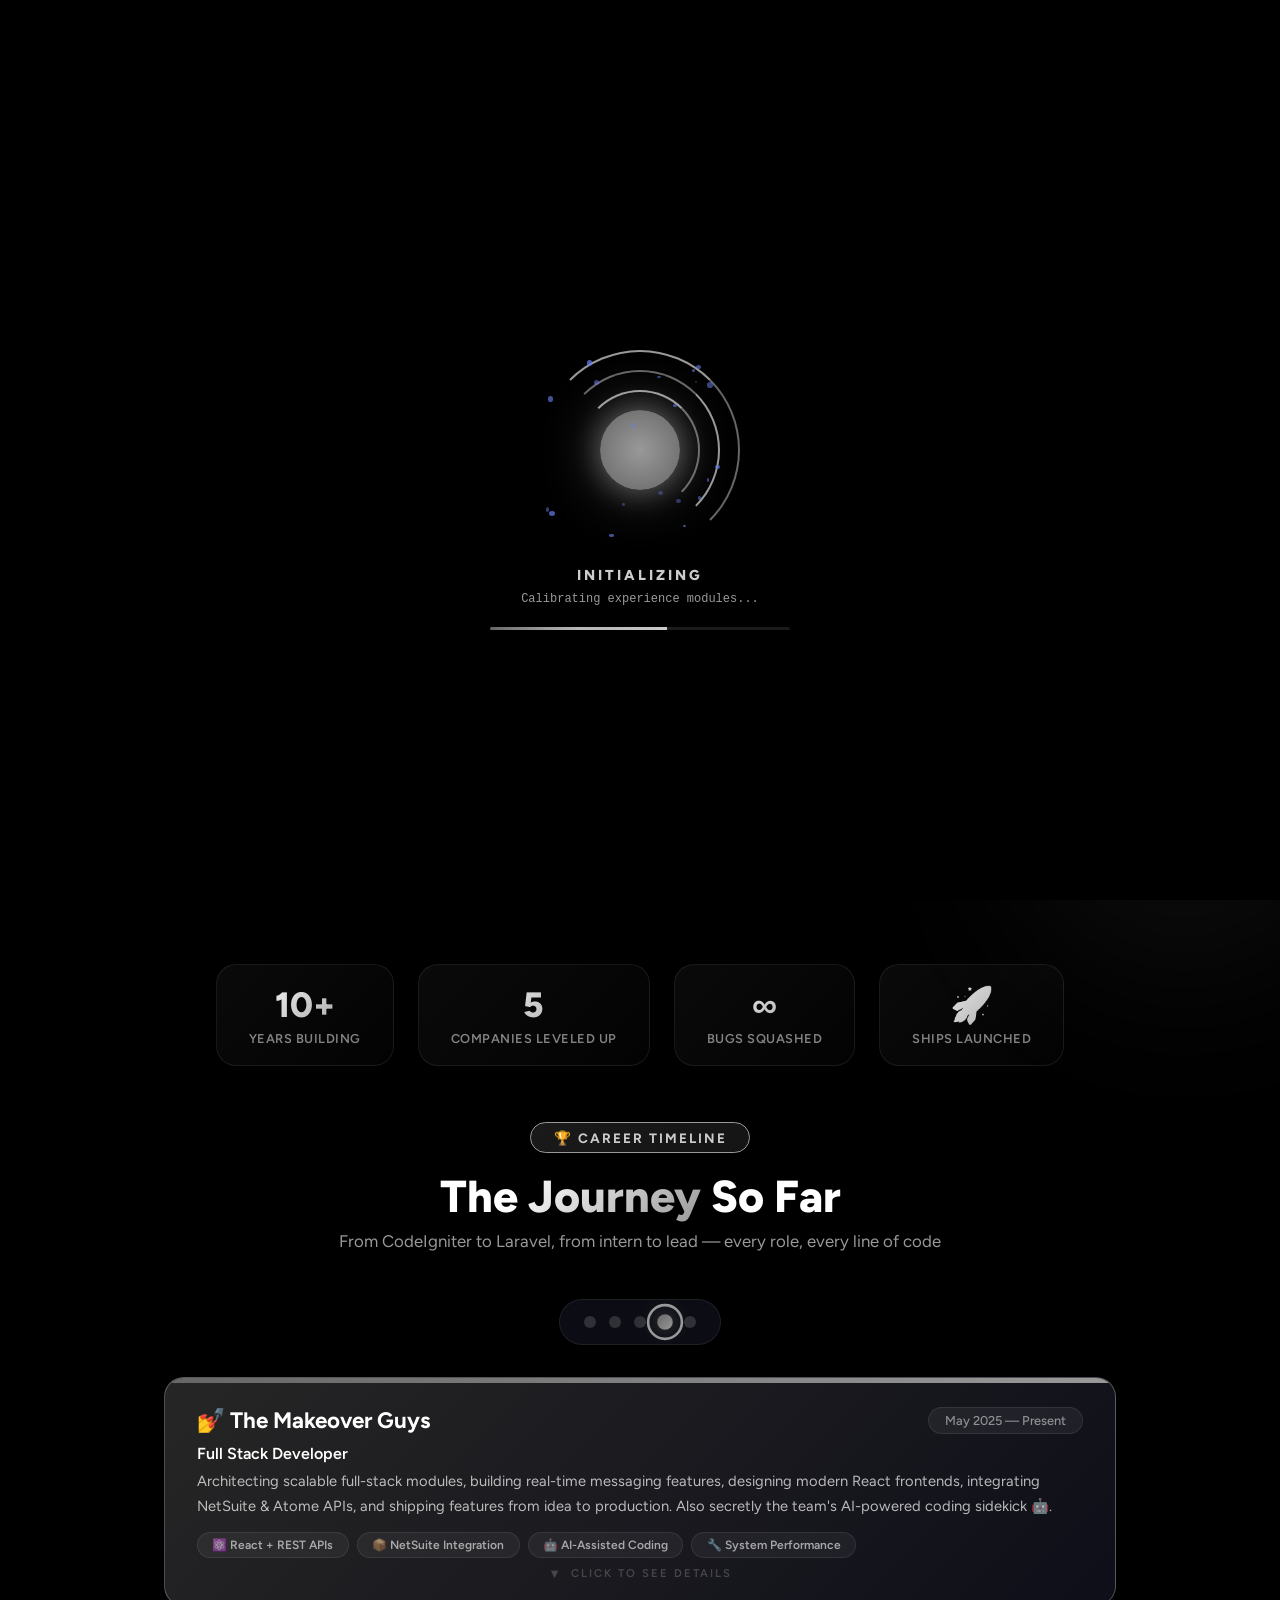
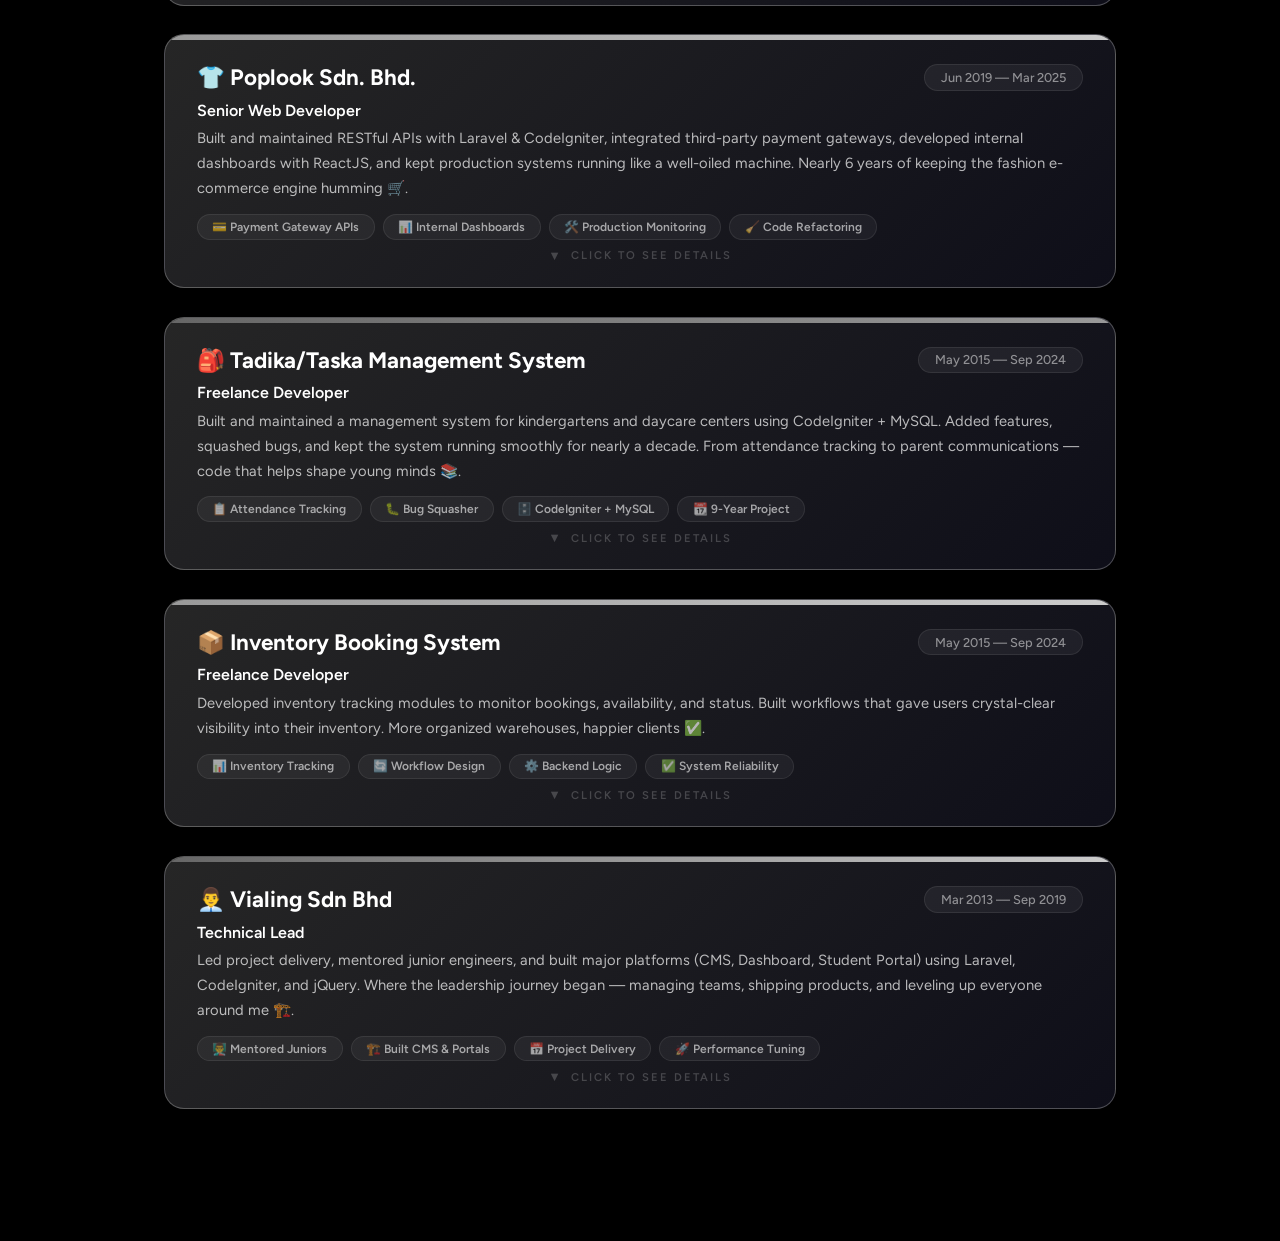
==== commit 72000404: "add current timestamp to css and js" ====
--- a/index.html
+++ b/index.html
@@ -10,7 +10,7 @@
     <link href="https://fonts.bunny.net/css?family=figtree:400,500,600,700,800&display=swap" rel="stylesheet" />
     
     <!-- Styles -->
-    <link href="assets/css/welcome.css?v=202606160133" rel="stylesheet" />
+    <link id="theme-css" href="assets/css/welcome.css" rel="stylesheet" />
 </head>
 <body>
     <!-- Theme Switcher -->
@@ -427,6 +427,21 @@
     </div>
 
     <!-- Scripts -->
-    <script src="assets/js/welcome.js?v=202606160133"></script>
+    <script id="theme-js" src="assets/js/welcome.js"></script>
+    <script>
+        // Auto-update version parameter for cache busting
+        (function() {
+            const timestamp = Date.now();
+            const cssLink = document.getElementById('theme-css');
+            const jsScript = document.getElementById('theme-js');
+            
+            if (cssLink) {
+                cssLink.href = 'assets/css/welcome.css?v=' + timestamp;
+            }
+            if (jsScript) {
+                jsScript.src = 'assets/js/welcome.js?v=' + timestamp;
+            }
+        })();
+    </script>
 </body>
 </html>
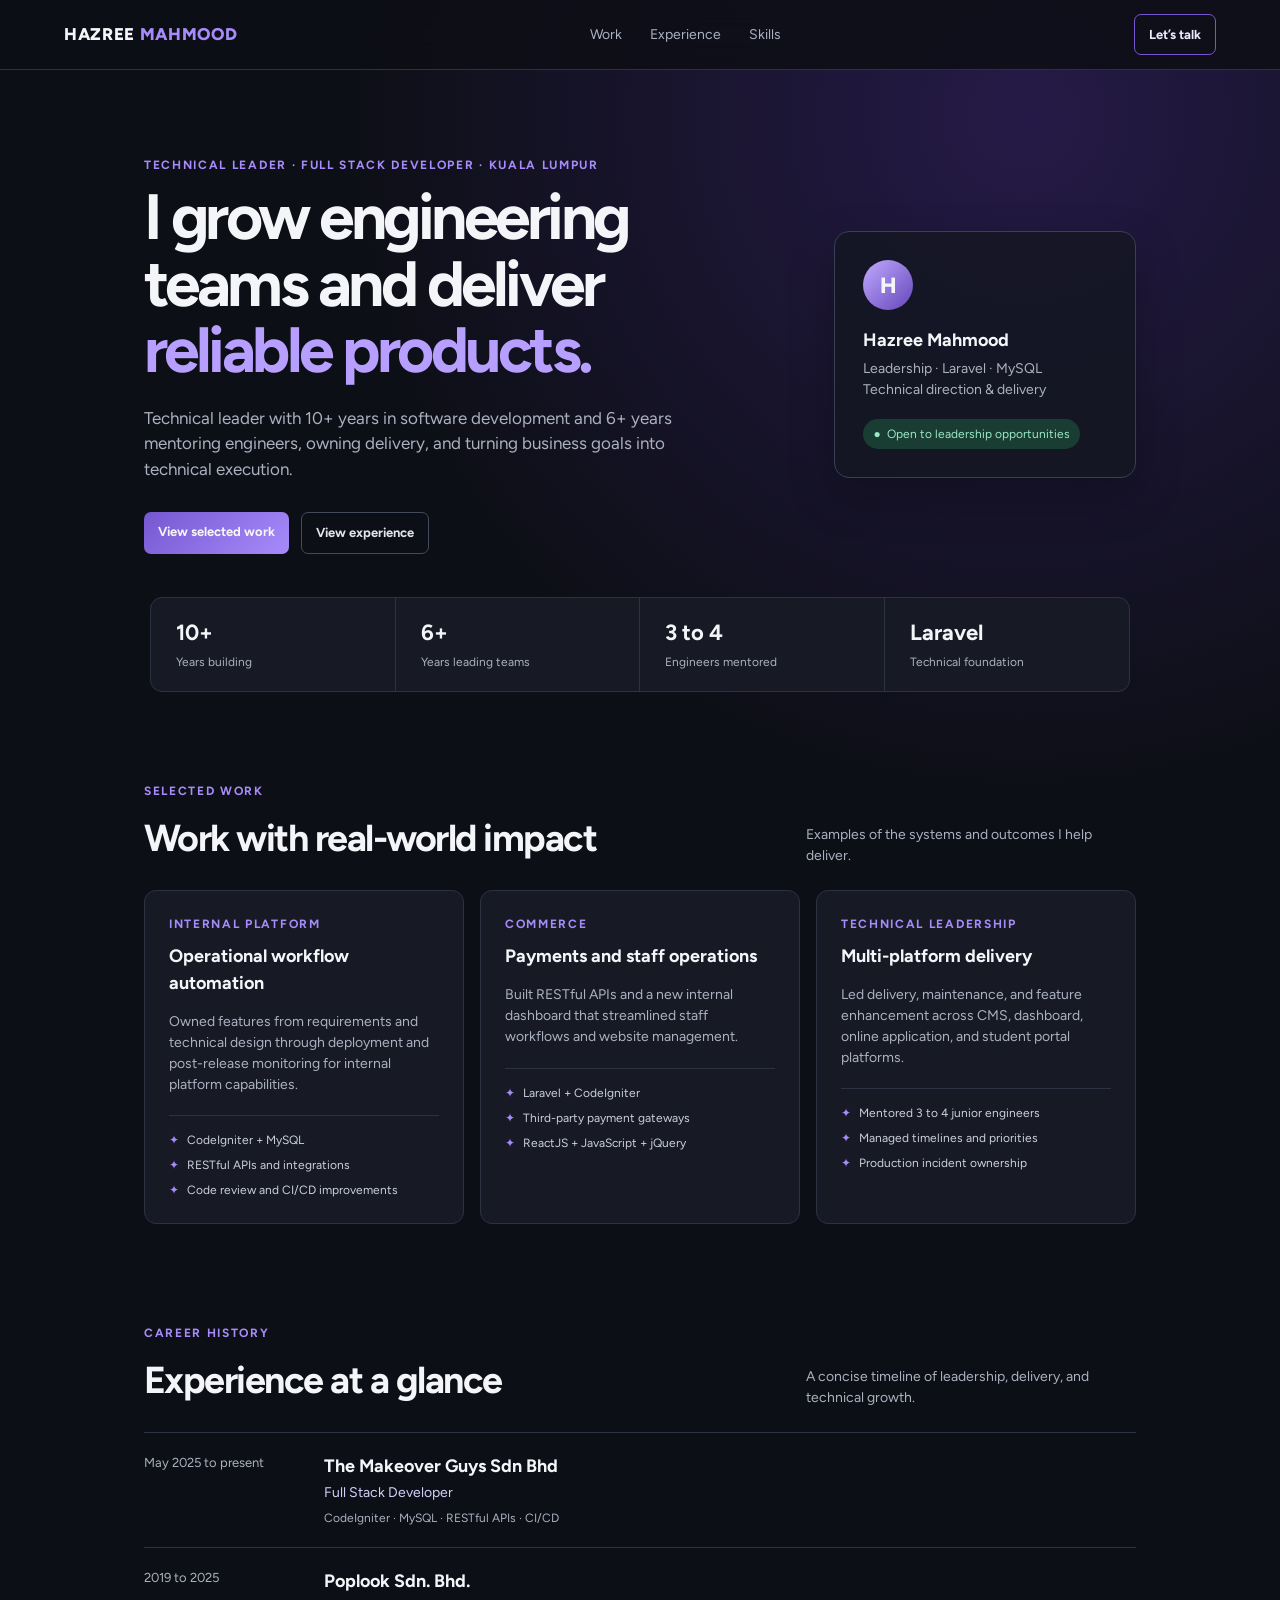
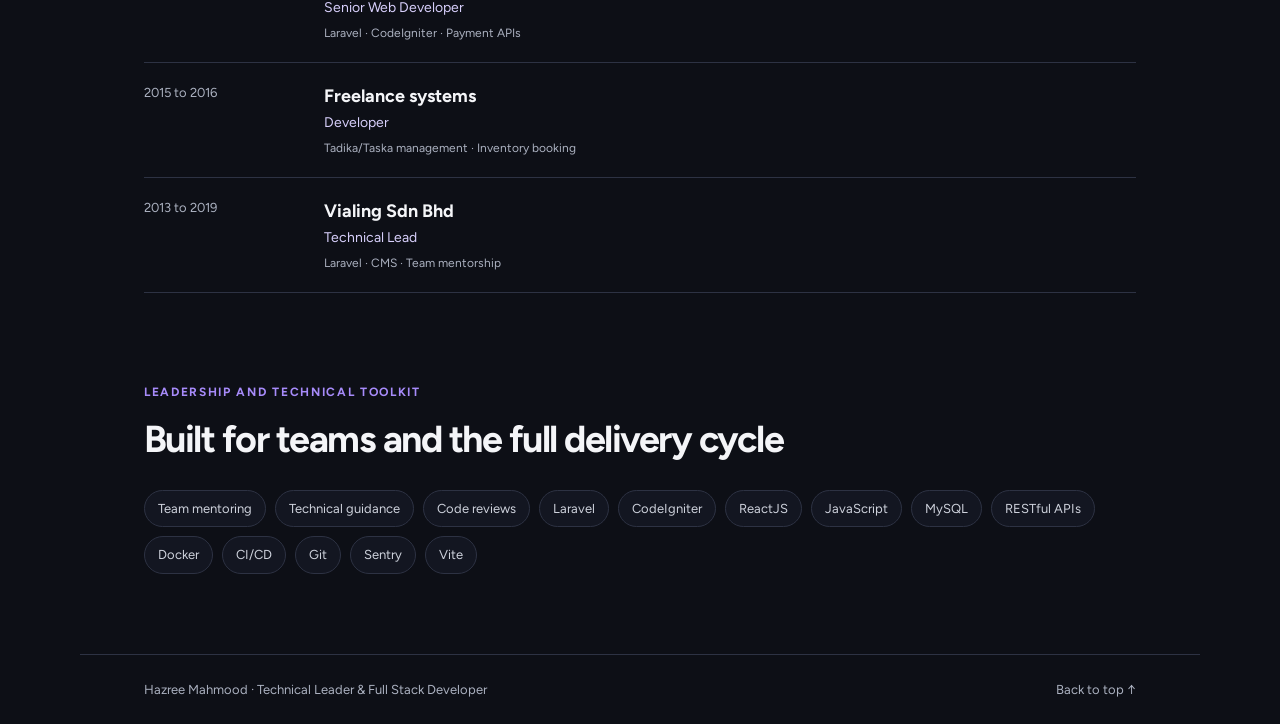
==== commit 2237488d: "Redesign portfolio around technical leadership" ====
--- a/index.html
+++ b/index.html
@@ -3,445 +3,55 @@
 <head>
     <meta charset="utf-8">
     <meta name="viewport" content="width=device-width, initial-scale=1">
-    <title>Welcome to Hazree Website</title>
-    
-    <!-- Fonts -->
+    <meta name="description" content="Hazree Mahmood is a technical leader and full stack developer with 10+ years of experience building reliable web applications.">
+    <title>Hazree Mahmood | Technical Leader & Full Stack Developer</title>
     <link rel="preconnect" href="https://fonts.bunny.net">
-    <link href="https://fonts.bunny.net/css?family=figtree:400,500,600,700,800&display=swap" rel="stylesheet" />
-    
-    <!-- Styles -->
-    <link id="theme-css" href="assets/css/welcome.css" rel="stylesheet" />
+    <link href="https://fonts.bunny.net/css?family=figtree:400,500,600,700,800&amp;display=swap" rel="stylesheet">
+    <link rel="stylesheet" href="assets/css/welcome.css">
 </head>
 <body>
-    <!-- Theme Switcher -->
-    <div class="theme-switcher" id="theme-switcher">
-        <button class="theme-btn active" data-theme="grey" title="Black & Grey">
-            <span class="theme-color" style="background: #999999;"></span>
-        </button>
-        <button class="theme-btn" data-theme="purple" title="Purple/Blue">
-            <span class="theme-color" style="background: linear-gradient(135deg, #667eea, #764ba2);"></span>
-        </button>
-        <button class="theme-btn" data-theme="green" title="Green/Emerald">
-            <span class="theme-color" style="background: linear-gradient(135deg, #10b981, #34d399);"></span>
-        </button>
-        <button class="theme-btn" data-theme="orange" title="Orange/Amber">
-            <span class="theme-color" style="background: linear-gradient(135deg, #f59e0b, #fbbf24);"></span>
-        </button>
-    </div>
-
-    <!-- Scan Line Effect -->
-    <div class="scan-line" id="scan-line"></div>
-
-    <!-- Loading Screen -->
-    <div id="loading-screen" class="loading-screen">
-        <div class="loader-content">
-            <div class="loader-ring"></div>
-            <div class="loader-ring"></div>
-            <div class="loader-ring"></div>
-            <div class="loader-core"></div>
-            <div class="loader-particles" id="loader-particles"></div>
-            <div class="loader-text">
-                <div class="loader-title">INITIALIZING</div>
-                <div class="loader-status" id="loader-status">Loading neural interface...</div>
-                <div class="loader-progress">
-                    <div class="loader-progress-bar" id="loader-progress-bar"></div>
-                </div>
+    <header class="site-header">
+        <a class="brand" href="#top" aria-label="Hazree Mahmood home">HAZREE <span>MAHMOOD</span></a>
+        <nav class="site-nav" aria-label="Primary navigation">
+            <a href="#work">Work</a><a href="#experience">Experience</a><a href="#skills">Skills</a>
+        </nav>
+        <a class="header-contact" href="https://laravel.hazree.uk/" target="_blank" rel="noopener noreferrer">Let’s talk</a>
+    </header>
+    <main id="top">
+        <section class="hero" aria-labelledby="hero-title">
+            <div class="hero-copy">
+                <p class="eyebrow">Technical leader · Full stack developer · Kuala Lumpur</p>
+                <h1 id="hero-title">I grow engineering teams and deliver <span>reliable products.</span></h1>
+                <p class="hero-intro">Technical leader with 10+ years in software development and 6+ years mentoring engineers, owning delivery, and turning business goals into technical execution.</p>
+                <div class="hero-actions"><a class="button primary" href="#work">View selected work</a><a class="button secondary" href="#experience">View experience</a></div>
             </div>
-        </div>
-    </div>
-
-    <!-- Background -->
-    <div class="bg-grid"></div>
-    <div class="orb orb-1"></div>
-    <div class="orb orb-2"></div>
-    <div class="orb orb-3"></div>
-
-    <div class="hero">
-        <!-- Logo with pulse -->
-        <div class="logo-wrapper">
-            <div class="logo-pulse"></div>
-            <div class="logo-pulse"></div>
-            <div class="logo-circle">H</div>
-        </div>
-
-        <!-- Main title -->
-        <h1>Welcome to Hazree Website</h1>
-
-        <!-- Typing effect subtitle -->
-        <div class="typing-wrapper">
-            <span class="highlight">Full Stack Developer</span>
-            <span id="typing-text"></span>
-            <span class="cursor"></span>
-        </div>
-
-        <div class="divider"></div>
-
-        <p class="tagline">
-            <span id="dynamic-tagline">10+ years of experience building scalable web applications</span>
-        </p>
-
-        <!-- Action buttons -->
-        <div class="btn-group">
-            <a href="https://laravel.hazree.uk/" target="_blank" class="btn btn-primary">Get Started</a>
-        </div>
-
-        <!-- Resume highlights -->
-        <div class="highlights">
-            <div class="highlight-card">
-                <div class="highlight-icon">💻</div>
-                <div class="highlight-number">10+</div>
-                <div class="highlight-label">Years of Experience</div>
+            <aside class="profile-card" aria-label="Developer profile">
+                <div class="avatar" aria-hidden="true">H</div><h2>Hazree Mahmood</h2><p>Leadership · Laravel · MySQL<br>Technical direction &amp; delivery</p><span class="availability">Open to leadership opportunities</span>
+            </aside>
+        </section>
+        <section class="metrics" aria-label="Career highlights">
+            <div><strong>10+</strong><span>Years building</span></div><div><strong>6+</strong><span>Years leading teams</span></div><div><strong>3 to 4</strong><span>Engineers mentored</span></div><div><strong>Laravel</strong><span>Technical foundation</span></div>
+        </section>
+        <section class="content-section" id="work" aria-labelledby="work-title">
+            <div class="section-heading"><div><p class="eyebrow">Selected work</p><h2 id="work-title">Work with real-world impact</h2></div><p>Examples of the systems and outcomes I help deliver.</p></div>
+            <div class="work-grid">
+                <article class="work-card"><p class="work-type">Internal platform</p><h3>Operational workflow automation</h3><p>Owned features from requirements and technical design through deployment and post-release monitoring for internal platform capabilities.</p><ul><li>CodeIgniter + MySQL</li><li>RESTful APIs and integrations</li><li>Code review and CI/CD improvements</li></ul></article>
+                <article class="work-card"><p class="work-type">Commerce</p><h3>Payments and staff operations</h3><p>Built RESTful APIs and a new internal dashboard that streamlined staff workflows and website management.</p><ul><li>Laravel + CodeIgniter</li><li>Third-party payment gateways</li><li>ReactJS + JavaScript + jQuery</li></ul></article>
+                <article class="work-card"><p class="work-type">Technical leadership</p><h3>Multi-platform delivery</h3><p>Led delivery, maintenance, and feature enhancement across CMS, dashboard, online application, and student portal platforms.</p><ul><li>Mentored 3 to 4 junior engineers</li><li>Managed timelines and priorities</li><li>Production incident ownership</li></ul></article>
             </div>
-            <div class="highlight-card">
-                <div class="highlight-icon">🚀</div>
-                <div class="highlight-number">PHP</div>
-                <div class="highlight-label">Laravel · CodeIgniter</div>
+        </section>
+        <section class="content-section experience" id="experience" aria-labelledby="experience-title">
+            <div class="section-heading"><div><p class="eyebrow">Career history</p><h2 id="experience-title">Experience at a glance</h2></div><p>A concise timeline of leadership, delivery, and technical growth.</p></div>
+            <div class="timeline">
+                <article><p>May 2025 to present</p><div><h3>The Makeover Guys Sdn Bhd</h3><span>Full Stack Developer</span><small>CodeIgniter · MySQL · RESTful APIs · CI/CD</small></div></article>
+                <article><p>2019 to 2025</p><div><h3>Poplook Sdn. Bhd.</h3><span>Senior Web Developer</span><small>Laravel · CodeIgniter · Payment APIs</small></div></article>
+                <article><p>2015 to 2016</p><div><h3>Freelance systems</h3><span>Developer</span><small>Tadika/Taska management · Inventory booking</small></div></article>
+                <article><p>2013 to 2019</p><div><h3>Vialing Sdn Bhd</h3><span>Technical Lead</span><small>Laravel · CMS · Team mentorship</small></div></article>
             </div>
-            <div class="highlight-card">
-                <div class="highlight-icon">⚛️</div>
-                <div class="highlight-number">React</div>
-                <div class="highlight-label">JavaScript · REST APIs</div>
-            </div>
-            <div class="highlight-card">
-                <div class="highlight-icon">🛢️</div>
-                <div class="highlight-number">MySQL</div>
-                <div class="highlight-label">Database · Performance</div>
-            </div>
-        </div>
-
-        <!-- Skills strip -->
-        <div class="skills-strip">
-            <span class="skill-tag">Laravel</span>
-            <span class="skill-tag">CodeIgniter</span>
-            <span class="skill-tag">ReactJS</span>
-            <span class="skill-tag">JavaScript</span>
-            <span class="skill-tag">MySQL</span>
-            <span class="skill-tag">RESTful APIs</span>
-            <span class="skill-tag">Docker</span>
-            <span class="skill-tag">CI/CD</span>
-            <span class="skill-tag">Git</span>
-            <span class="skill-tag">jQuery</span>
-        </div>
-    </div>
-
-    <!-- ============================================
-         JOB EXPERIENCE - FUN CARDS
-         ============================================ -->
-    <div class="journey-section" id="career-journey">
-        <!-- Stats bar -->
-        <div class="job-stats">
-            <div class="job-stat">
-                <div class="job-stat-number">10+</div>
-                <div class="job-stat-label">Years Building</div>
-            </div>
-            <div class="job-stat">
-                <div class="job-stat-number">5</div>
-                <div class="job-stat-label">Companies Leveled Up</div>
-            </div>
-            <div class="job-stat">
-                <div class="job-stat-number">∞</div>
-                <div class="job-stat-label">Bugs Squashed</div>
-            </div>
-            <div class="job-stat">
-                <div class="job-stat-number">🚀</div>
-                <div class="job-stat-label">Ships Launched</div>
-            </div>
-        </div>
-
-        <div class="journey-header">
-            <div class="journey-badge">🏆 Career Timeline</div>
-            <h2>The <span>Journey</span> So Far</h2>
-            <p>From CodeIgniter to Laravel, from intern to lead — every role, every line of code</p>
-        </div>
-
-        <!-- Navigation Dots -->
-        <div class="journey-nav" id="journey-nav">
-            <div class="nav-dot active" data-index="0"></div>
-            <div class="nav-dot" data-index="1"></div>
-            <div class="nav-dot" data-index="2"></div>
-            <div class="nav-dot" data-index="3"></div>
-            <div class="nav-dot" data-index="4"></div>
-        </div>
-
-        <!-- Job Cards -->
-        <div class="job-cards">
-
-            <!-- Job 1: The Makeover Guys -->
-            <div class="job-card" data-color="purple">
-                <div class="job-card-bar"></div>
-                <div class="job-card-inner">
-                    <div class="job-card-header">
-                        <div class="job-card-company">💅 The Makeover Guys</div>
-                        <div class="job-card-period">May 2025 — Present</div>
-                    </div>
-                    <div class="job-card-role">Full Stack Developer</div>
-                    <div class="job-card-desc">
-                        Architecting scalable full-stack modules, building real-time messaging features, 
-                        designing modern React frontends, integrating NetSuite & Atome APIs, 
-                        and shipping features from idea to production. Also secretly the team's AI-powered 
-                        coding sidekick 🤖.
-                    </div>
-                    <div class="job-card-tags">
-                        <span class="job-tag">⚛️ React + REST APIs</span>
-                        <span class="job-tag">📦 NetSuite Integration</span>
-                        <span class="job-tag">🤖 AI-Assisted Coding</span>
-                        <span class="job-tag">🔧 System Performance</span>
-                    </div>
-                    <div class="job-card-expand"><span class="arrow">▼</span> Click to see details</div>
-                </div>
-                <div class="job-card-details">
-                    <div class="job-card-details-inner">
-                        <div class="details-grid">
-                            <div class="detail-item">
-                                <span class="detail-label">🎯 Key Achievements</span>
-                                <ul class="detail-list">
-                                    <li>Designed scalable full-stack modules using CodeIgniter, MySQL, JavaScript & jQuery</li>
-                                    <li>Developed internal messaging and notification flows for seamless UX</li>
-                                    <li>Led features end-to-end from requirement analysis to production monitoring</li>
-                                    <li>Built responsive React UI components with REST API integrations</li>
-                                </ul>
-                            </div>
-                            <div class="detail-item">
-                                <span class="detail-label">🛠️ Tech Highlights</span>
-                                <ul class="detail-list">
-                                    <li>Integrated NetSuite and Atome third-party services</li>
-                                    <li>Optimized backend services and MySQL queries</li>
-                                    <li>Enhanced system reliability through refactoring and performance tuning</li>
-                                    <li>Leveraged AI tools to accelerate development and automate tasks</li>
-                                </ul>
-                            </div>
-                            <div class="detail-item">
-                                <span class="detail-label">👥 Collaboration</span>
-                                <ul class="detail-list">
-                                    <li>Worked cross-functionally with Product, UX, and engineering teams</li>
-                                    <li>Participated in code reviews and CI/CD workflows</li>
-                                    <li>Troubleshot production issues with minimal downtime</li>
-                                </ul>
-                            </div>
-                        </div>
-                    </div>
-                </div>
-            </div>
-
-            <!-- Job 2: Poplook -->
-            <div class="job-card" data-color="pink">
-                <div class="job-card-bar"></div>
-                <div class="job-card-inner">
-                    <div class="job-card-header">
-                        <div class="job-card-company">👕 Poplook Sdn. Bhd.</div>
-                        <div class="job-card-period">Jun 2019 — Mar 2025</div>
-                    </div>
-                    <div class="job-card-role">Senior Web Developer</div>
-                    <div class="job-card-desc">
-                        Built and maintained RESTful APIs with Laravel & CodeIgniter, integrated 
-                        third-party payment gateways, developed internal dashboards with ReactJS, 
-                        and kept production systems running like a well-oiled machine. Nearly 6 years 
-                        of keeping the fashion e-commerce engine humming 🛒.
-                    </div>
-                    <div class="job-card-tags">
-                        <span class="job-tag">💳 Payment Gateway APIs</span>
-                        <span class="job-tag">📊 Internal Dashboards</span>
-                        <span class="job-tag">🛠️ Production Monitoring</span>
-                        <span class="job-tag">🧹 Code Refactoring</span>
-                    </div>
-                    <div class="job-card-expand"><span class="arrow">▼</span> Click to see details</div>
-                </div>
-                <div class="job-card-details">
-                    <div class="job-card-details-inner">
-                        <div class="details-grid">
-                            <div class="detail-item">
-                                <span class="detail-label">🎯 Key Achievements</span>
-                                <ul class="detail-list">
-                                    <li>Built and maintained RESTful APIs using CodeIgniter and Laravel</li>
-                                    <li>Integrated third-party payment gateways for seamless transactions</li>
-                                    <li>Developed an internal dashboard using JavaScript, jQuery, and ReactJS</li>
-                                </ul>
-                            </div>
-                            <div class="detail-item">
-                                <span class="detail-label">🛠️ System Reliability</span>
-                                <ul class="detail-list">
-                                    <li>Maintained production system stability through continuous monitoring</li>
-                                    <li>Performed code improvements, bug fixes, and refactoring</li>
-                                    <li>Optimized MySQL-backed services for better performance</li>
-                                </ul>
-                            </div>
-                            <div class="detail-item">
-                                <span class="detail-label">👥 Collaboration</span>
-                                <ul class="detail-list">
-                                    <li>Worked closely with product, design, and operations teams</li>
-                                    <li>Delivered features aligned with business needs</li>
-                                </ul>
-                            </div>
-                        </div>
-                    </div>
-                </div>
-            </div>
-
-            <!-- Job 3: Tadika/Taska Management System -->
-            <div class="job-card" data-color="green">
-                <div class="job-card-bar"></div>
-                <div class="job-card-inner">
-                    <div class="job-card-header">
-                        <div class="job-card-company">🎒 Tadika/Taska Management System</div>
-                        <div class="job-card-period">May 2015 — Sep 2024</div>
-                    </div>
-                    <div class="job-card-role">Freelance Developer</div>
-                    <div class="job-card-desc">
-                        Built and maintained a management system for kindergartens and daycare centers 
-                        using CodeIgniter + MySQL. Added features, squashed bugs, and kept the system 
-                        running smoothly for nearly a decade. From attendance tracking to parent 
-                        communications — code that helps shape young minds 📚.
-                    </div>
-                    <div class="job-card-tags">
-                        <span class="job-tag">📋 Attendance Tracking</span>
-                        <span class="job-tag">🐛 Bug Squasher</span>
-                        <span class="job-tag">🗄️ CodeIgniter + MySQL</span>
-                        <span class="job-tag">📆 9-Year Project</span>
-                    </div>
-                    <div class="job-card-expand"><span class="arrow">▼</span> Click to see details</div>
-                </div>
-                <div class="job-card-details">
-                    <div class="job-card-details-inner">
-                        <div class="details-grid">
-                            <div class="detail-item">
-                                <span class="detail-label">🎯 Key Achievements</span>
-                                <ul class="detail-list">
-                                    <li>Enhanced system modules with new features using CodeIgniter, MySQL, HTML, Bootstrap & PHP</li>
-                                    <li>Built features for attendance tracking and parent communications</li>
-                                    <li>Resolved application bugs and performance issues</li>
-                                </ul>
-                            </div>
-                            <div class="detail-item">
-                                <span class="detail-label">🛠️ Maintenance</span>
-                                <ul class="detail-list">
-                                    <li>Provided long-term updates and improvements throughout system lifecycle</li>
-                                    <li>Managed source code using Bitbucket for version tracking</li>
-                                    <li>Sustained the system for nearly a decade (2015-2024)</li>
-                                </ul>
-                            </div>
-                        </div>
-                    </div>
-                </div>
-            </div>
-
-            <!-- Job 4: Inventory Booking System -->
-            <div class="job-card" data-color="orange">
-                <div class="job-card-bar"></div>
-                <div class="job-card-inner">
-                    <div class="job-card-header">
-                        <div class="job-card-company">📦 Inventory Booking System</div>
-                        <div class="job-card-period">May 2015 — Sep 2024</div>
-                    </div>
-                    <div class="job-card-role">Freelance Developer</div>
-                    <div class="job-card-desc">
-                        Developed inventory tracking modules to monitor bookings, availability, and status. 
-                        Built workflows that gave users crystal-clear visibility into their inventory. 
-                        More organized warehouses, happier clients ✅.
-                    </div>
-                    <div class="job-card-tags">
-                        <span class="job-tag">📊 Inventory Tracking</span>
-                        <span class="job-tag">🔄 Workflow Design</span>
-                        <span class="job-tag">⚙️ Backend Logic</span>
-                        <span class="job-tag">✅ System Reliability</span>
-                    </div>
-                    <div class="job-card-expand"><span class="arrow">▼</span> Click to see details</div>
-                </div>
-                <div class="job-card-details">
-                    <div class="job-card-details-inner">
-                        <div class="details-grid">
-                            <div class="detail-item">
-                                <span class="detail-label">🎯 Key Achievements</span>
-                                <ul class="detail-list">
-                                    <li>Built inventory tracking modules using CodeIgniter and MySQL</li>
-                                    <li>Tracked inventory bookings, availability, and status</li>
-                                    <li>Designed workflows for better inventory usage visibility</li>
-                                </ul>
-                            </div>
-                            <div class="detail-item">
-                                <span class="detail-label">🛠️ System Stability</span>
-                                <ul class="detail-list">
-                                    <li>Supported backend development and bug fixing</li>
-                                    <li>Performed enhancements and maintenance for daily stability</li>
-                                </ul>
-                            </div>
-                        </div>
-                    </div>
-                </div>
-            </div>
-
-            <!-- Job 5: Vialing Sdn Bhd -->
-            <div class="job-card" data-color="blue">
-                <div class="job-card-bar"></div>
-                <div class="job-card-inner">
-                    <div class="job-card-header">
-                        <div class="job-card-company">👨‍💼 Vialing Sdn Bhd</div>
-                        <div class="job-card-period">Mar 2013 — Sep 2019</div>
-                    </div>
-                    <div class="job-card-role">Technical Lead</div>
-                    <div class="job-card-desc">
-                        Led project delivery, mentored junior engineers, and built major platforms 
-                        (CMS, Dashboard, Student Portal) using Laravel, CodeIgniter, and jQuery. 
-                        Where the leadership journey began — managing teams, shipping products, 
-                        and leveling up everyone around me 🏗️.
-                    </div>
-                    <div class="job-card-tags">
-                        <span class="job-tag">👨‍🏫 Mentored Juniors</span>
-                        <span class="job-tag">🏗️ Built CMS & Portals</span>
-                        <span class="job-tag">📅 Project Delivery</span>
-                        <span class="job-tag">🚀 Performance Tuning</span>
-                    </div>
-                    <div class="job-card-expand"><span class="arrow">▼</span> Click to see details</div>
-                </div>
-                <div class="job-card-details">
-                    <div class="job-card-details-inner">
-                        <div class="details-grid">
-                            <div class="detail-item">
-                                <span class="detail-label">🎯 Key Achievements</span>
-                                <ul class="detail-list">
-                                    <li>Led project delivery and tracked progress for timely feature releases</li>
-                                    <li>Built and maintained CMS, Dashboard V1/V2, Online Application V2 & Student Portal</li>
-                                    <li>Used Laravel, CodeIgniter, MySQL, jQuery, JavaScript, and Bootstrap</li>
-                                </ul>
-                            </div>
-                            <div class="detail-item">
-                                <span class="detail-label">👨‍🏫 Leadership</span>
-                                <ul class="detail-list">
-                                    <li>Mentored junior engineers to improve code quality and team capability</li>
-                                    <li>Managed and tracked project progress for on-time delivery</li>
-                                </ul>
-                            </div>
-                            <div class="detail-item">
-                                <span class="detail-label">🛠️ System Optimization</span>
-                                <ul class="detail-list">
-                                    <li>Maintained production systems for long-term stability</li>
-                                    <li>Optimized backend processes and workflows</li>
-                                    <li>Improved overall system efficiency</li>
-                                </ul>
-                            </div>
-                        </div>
-                    </div>
-                </div>
-            </div>
-
-        </div>
-    </div>
-
-    <!-- Scripts -->
-    <script id="theme-js" src="assets/js/welcome.js"></script>
-    <script>
-        // Auto-update version parameter for cache busting
-        (function() {
-            const timestamp = Date.now();
-            const cssLink = document.getElementById('theme-css');
-            const jsScript = document.getElementById('theme-js');
-            
-            if (cssLink) {
-                cssLink.href = 'assets/css/welcome.css?v=' + timestamp;
-            }
-            if (jsScript) {
-                jsScript.src = 'assets/js/welcome.js?v=' + timestamp;
-            }
-        })();
-    </script>
+        </section>
+        <section class="content-section skills" id="skills" aria-labelledby="skills-title"><p class="eyebrow">Leadership and technical toolkit</p><h2 id="skills-title">Built for teams and the full delivery cycle</h2><div class="skill-list"><span>Team mentoring</span><span>Technical guidance</span><span>Code reviews</span><span>Laravel</span><span>CodeIgniter</span><span>ReactJS</span><span>JavaScript</span><span>MySQL</span><span>RESTful APIs</span><span>Docker</span><span>CI/CD</span><span>Git</span><span>Sentry</span><span>Vite</span></div></section>
+    </main>
+    <footer><p>Hazree Mahmood · Technical Leader &amp; Full Stack Developer</p><a href="#top">Back to top ↑</a></footer>
+    <script src="assets/js/welcome.js"></script>
 </body>
 </html>
--- a/assets/css/welcome.css
+++ b/assets/css/welcome.css
@@ -1,1174 +1 @@
-/* ========================================
-   Welcome Page Styles
-   Reusable across landing/guest pages
-   ======================================== */
-
-/* Theme Variables - Default: Black & Grey */
-:root {
-    --primary: #999999;
-    --primary-dark: #666666;
-    --primary-light: #cccccc;
-    --accent: #ffffff;
-    --accent-glow: rgba(255, 255, 255, 0.3);
-    --gradient-start: #ffffff;
-    --gradient-mid: #cccccc;
-    --gradient-end: #999999;
-    --bg-grid: rgba(255, 255, 255, 0.03);
-    --orb-1: rgba(255, 255, 255, 0.08);
-    --orb-2: rgba(200, 200, 200, 0.06);
-    --orb-3: rgba(150, 150, 150, 0.05);
-}
-
-/* Purple/Blue Theme */
-[data-theme="purple"] {
-    --primary: #667eea;
-    --primary-dark: #764ba2;
-    --primary-light: #c084fc;
-    --accent: #a8b4ff;
-    --accent-glow: rgba(102, 126, 234, 0.3);
-    --gradient-start: #ffffff;
-    --gradient-mid: #a8b4ff;
-    --gradient-end: #c084fc;
-    --bg-grid: rgba(102, 126, 234, 0.05);
-    --orb-1: rgba(102, 126, 234, 0.15);
-    --orb-2: rgba(118, 75, 162, 0.12);
-    --orb-3: rgba(255, 107, 107, 0.08);
-}
-
-/* Green/Emerald Theme */
-[data-theme="green"] {
-    --primary: #10b981;
-    --primary-dark: #059669;
-    --primary-light: #34d399;
-    --accent: #6ee7b7;
-    --accent-glow: rgba(16, 185, 129, 0.3);
-    --gradient-start: #ffffff;
-    --gradient-mid: #6ee7b7;
-    --gradient-end: #34d399;
-    --bg-grid: rgba(16, 185, 129, 0.05);
-    --orb-1: rgba(16, 185, 129, 0.15);
-    --orb-2: rgba(52, 211, 153, 0.12);
-    --orb-3: rgba(110, 231, 183, 0.08);
-}
-
-/* Orange/Amber Theme */
-[data-theme="orange"] {
-    --primary: #f59e0b;
-    --primary-dark: #d97706;
-    --primary-light: #fbbf24;
-    --accent: #fcd34d;
-    --accent-glow: rgba(245, 158, 11, 0.3);
-    --gradient-start: #ffffff;
-    --gradient-mid: #fcd34d;
-    --gradient-end: #fbbf24;
-    --bg-grid: rgba(245, 158, 11, 0.05);
-    --orb-1: rgba(245, 158, 11, 0.15);
-    --orb-2: rgba(251, 191, 36, 0.12);
-    --orb-3: rgba(252, 211, 77, 0.08);
-}
-
-* {
-    margin: 0;
-    padding: 0;
-    box-sizing: border-box;
-}
-
-body {
-    font-family: 'Figtree', sans-serif;
-    background: #000000;
-    min-height: 100vh;
-    overflow-x: hidden;
-    color: #ffffff;
-}
-
-/* Animated background grid */
-.bg-grid {
-    position: fixed;
-    top: 0;
-    left: 0;
-    width: 100%;
-    height: 100%;
-    background-image: 
-        linear-gradient(var(--bg-grid) 1px, transparent 1px),
-        linear-gradient(90deg, var(--bg-grid) 1px, transparent 1px);
-    background-size: 60px 60px;
-    z-index: 0;
-}
-
-/* Floating gradient orbs */
-.orb {
-    position: fixed;
-    border-radius: 50%;
-    filter: blur(80px);
-    z-index: 0;
-    animation: orbFloat 8s ease-in-out infinite;
-}
-.orb-1 {
-    width: 400px;
-    height: 400px;
-    background: var(--orb-1);
-    top: -100px;
-    left: -100px;
-}
-.orb-2 {
-    width: 350px;
-    height: 350px;
-    background: var(--orb-2);
-    bottom: -80px;
-    right: -80px;
-    animation-delay: 3s;
-}
-.orb-3 {
-    width: 250px;
-    height: 250px;
-    background: var(--orb-3);
-    top: 50%;
-    left: 60%;
-    animation-delay: 5s;
-}
-
-@keyframes orbFloat {
-    0%, 100% { transform: translate(0, 0) scale(1); }
-    33% { transform: translate(30px, -30px) scale(1.05); }
-    66% { transform: translate(-20px, 20px) scale(0.95); }
-}
-
-/* Main hero container */
-.hero {
-    position: relative;
-    z-index: 1;
-    min-height: 100vh;
-    display: flex;
-    flex-direction: column;
-    align-items: center;
-    justify-content: center;
-    padding: 2rem;
-    text-align: center;
-}
-
-/* Pulse circle behind logo */
-.logo-wrapper {
-    position: relative;
-    margin-bottom: 2rem;
-}
-.logo-pulse {
-    position: absolute;
-    top: 50%;
-    left: 50%;
-    transform: translate(-50%, -50%);
-    width: 100px;
-    height: 100px;
-    border-radius: 50%;
-    border: 2px solid var(--accent-glow);
-    animation: pulseRing 2s ease-out infinite;
-}
-.logo-pulse:nth-child(2) {
-    animation-delay: 1s;
-}
-@keyframes pulseRing {
-    0% { width: 100px; height: 100px; opacity: 1; }
-    100% { width: 160px; height: 160px; opacity: 0; }
-}
-
-.logo-circle {
-    position: relative;
-    width: 100px;
-    height: 100px;
-    margin: 0 auto;
-    background: linear-gradient(135deg, var(--primary-dark) 0%, var(--primary) 100%);
-    border-radius: 50%;
-    display: flex;
-    align-items: center;
-    justify-content: center;
-    font-size: 2.8rem;
-    font-weight: 800;
-    color: #fff;
-    box-shadow: 0 0 40px var(--accent-glow);
-    animation: logoGlow 3s ease-in-out infinite;
-}
-@keyframes logoGlow {
-    0%, 100% { box-shadow: 0 0 40px var(--accent-glow); }
-    50% { box-shadow: 0 0 60px var(--accent-glow); }
-}
-
-/* Main title */
-.hero h1 {
-    font-size: 4.5rem;
-    font-weight: 800;
-    background: linear-gradient(135deg, var(--gradient-start) 0%, var(--gradient-mid) 50%, var(--gradient-end) 100%);
-    -webkit-background-clip: text;
-    -webkit-text-fill-color: transparent;
-    background-clip: text;
-    margin-bottom: 0.5rem;
-    letter-spacing: -1px;
-    line-height: 1.1;
-}
-
-/* Typing subtitle */
-.typing-wrapper {
-    font-size: 1.3rem;
-    color: rgba(255, 255, 255, 0.7);
-    margin-bottom: 0.5rem;
-    min-height: 2rem;
-}
-.typing-wrapper .highlight {
-    color: var(--accent);
-    font-weight: 600;
-}
-.cursor {
-    display: inline-block;
-    width: 3px;
-    height: 1.3rem;
-    background: var(--accent);
-    margin-left: 4px;
-    animation: blink 1s step-end infinite;
-    vertical-align: text-bottom;
-}
-@keyframes blink {
-    50% { opacity: 0; }
-}
-
-/* Subtitle */
-.tagline {
-    font-size: 1.1rem;
-    color: rgba(255, 255, 255, 0.5);
-    max-width: 600px;
-    line-height: 1.7;
-    margin-bottom: 2.5rem;
-}
-
-/* Buttons */
-.btn-group {
-    display: flex;
-    gap: 1rem;
-    justify-content: center;
-    flex-wrap: wrap;
-    margin-bottom: 4rem;
-}
-
-.btn {
-    padding: 14px 36px;
-    border-radius: 50px;
-    font-size: 1rem;
-    font-weight: 600;
-    text-decoration: none;
-    transition: all 0.3s ease;
-    letter-spacing: 0.5px;
-    position: relative;
-    overflow: hidden;
-}
-
-.btn-primary {
-    background: linear-gradient(135deg, var(--primary-dark) 0%, var(--primary) 100%);
-    color: #ffffff;
-    box-shadow: 0 4px 15px var(--accent-glow);
-}
-.btn-primary:hover {
-    transform: translateY(-3px);
-    box-shadow: 0 8px 30px var(--accent-glow);
-}
-
-.btn-secondary {
-    background: rgba(255, 255, 255, 0.05);
-    color: #ffffff;
-    border: 1px solid rgba(255, 255, 255, 0.15);
-    backdrop-filter: blur(10px);
-}
-.btn-secondary:hover {
-    background: rgba(255, 255, 255, 0.1);
-    transform: translateY(-3px);
-    border-color: rgba(255, 255, 255, 0.3);
-}
-
-/* Resume highlights section */
-.highlights {
-    display: grid;
-    grid-template-columns: repeat(4, 1fr);
-    gap: 1.5rem;
-    max-width: 900px;
-    width: 100%;
-    margin-top: 1rem;
-}
-
-.highlight-card {
-    background: rgba(255, 255, 255, 0.08);
-    border: 1px solid rgba(255, 255, 255, 0.15);
-    border-radius: 16px;
-    padding: 1.5rem 1rem;
-    backdrop-filter: blur(10px);
-    transition: all 0.3s ease;
-    cursor: default;
-}
-.highlight-card:hover {
-    background: rgba(255, 255, 255, 0.1);
-    border-color: rgba(255, 255, 255, 0.3);
-    transform: translateY(-5px);
-    box-shadow: 0 10px 40px rgba(255, 255, 255, 0.1);
-}
-
-.highlight-number {
-    font-size: 2rem;
-    font-weight: 800;
-    background: linear-gradient(135deg, var(--gradient-start), var(--gradient-end));
-    -webkit-background-clip: text;
-    -webkit-text-fill-color: transparent;
-    background-clip: text;
-    line-height: 1;
-    margin-bottom: 0.3rem;
-}
-
-.highlight-label {
-    font-size: 0.8rem;
-    color: rgba(255, 255, 255, 0.6);
-    font-weight: 500;
-    text-transform: uppercase;
-    letter-spacing: 0.5px;
-}
-
-.highlight-icon {
-    font-size: 1.5rem;
-    margin-bottom: 0.5rem;
-}
-
-/* Skill tags */
-.skills-strip {
-    display: flex;
-    gap: 0.6rem;
-    justify-content: center;
-    flex-wrap: wrap;
-    margin-top: 3rem;
-    max-width: 700px;
-}
-.skill-tag {
-    padding: 0.4rem 1rem;
-    border-radius: 20px;
-    font-size: 0.75rem;
-    font-weight: 500;
-    background: rgba(255, 255, 255, 0.04);
-    border: 1px solid rgba(255, 255, 255, 0.08);
-    color: rgba(255, 255, 255, 0.5);
-    transition: all 0.3s ease;
-}
-.skill-tag:hover {
-    background: var(--accent-glow);
-    border-color: var(--primary);
-    color: rgba(255, 255, 255, 0.9);
-}
-
-/* Divider */
-.divider {
-    width: 60px;
-    height: 2px;
-    background: linear-gradient(90deg, var(--accent), transparent);
-    margin: 1.5rem auto;
-    border-radius: 2px;
-}
-
-/* ========================================
-   Job Experience Timeline
-   Fun, colorful & readable career showcase
-   ======================================== */
-
-.journey-section {
-    width: 100%;
-    max-width: 1000px;
-    padding: 0 1.5rem;
-    margin: 4rem auto 2rem;
-}
-
-.journey-header {
-    text-align: center;
-    margin-bottom: 3rem;
-}
-
-.journey-badge {
-    display: inline-block;
-    padding: 0.4rem 1.4rem;
-    border-radius: 25px;
-    font-size: 0.85rem;
-    font-weight: 700;
-    text-transform: uppercase;
-    letter-spacing: 2px;
-    background: linear-gradient(135deg, rgba(255, 255, 255, 0.1), rgba(200, 200, 200, 0.1));
-    border: 1px solid var(--primary);
-    color: var(--primary-light);
-    margin-bottom: 1rem;
-}
-
-.journey-header h2 {
-    font-size: 2.8rem;
-    font-weight: 800;
-    color: #fff;
-    margin-bottom: 0.5rem;
-}
-
-.journey-header h2 span {
-    background: linear-gradient(135deg, var(--gradient-start), var(--gradient-end));
-    -webkit-background-clip: text;
-    -webkit-text-fill-color: transparent;
-    background-clip: text;
-}
-
-.journey-header p {
-    color: rgba(255, 255, 255, 0.6);
-    font-size: 1.05rem;
-}
-
-/* Job stats row */
-.job-stats {
-    display: flex;
-    gap: 1.5rem;
-    justify-content: center;
-    margin-bottom: 3.5rem;
-    flex-wrap: wrap;
-}
-
-.job-stat {
-    text-align: center;
-    padding: 1.2rem 2rem;
-    background: linear-gradient(135deg, rgba(255,255,255,0.04), rgba(255,255,255,0.01));
-    border-radius: 20px;
-    border: 1px solid rgba(255, 255, 255, 0.08);
-    min-width: 130px;
-    transition: all 0.3s ease;
-}
-
-.job-stat:hover {
-    background: linear-gradient(135deg, rgba(255, 255, 255, 0.1), rgba(200, 200, 200, 0.05));
-    border-color: rgba(255, 255, 255, 0.25);
-    transform: translateY(-4px);
-    box-shadow: 0 8px 30px rgba(255, 255, 255, 0.1);
-}
-
-.job-stat-number {
-    font-size: 2.2rem;
-    font-weight: 800;
-    background: linear-gradient(135deg, var(--gradient-start), var(--gradient-end));
-    -webkit-background-clip: text;
-    -webkit-text-fill-color: transparent;
-    background-clip: text;
-    line-height: 1.2;
-}
-
-.job-stat-label {
-    font-size: 0.8rem;
-    color: rgba(255, 255, 255, 0.5);
-    text-transform: uppercase;
-    letter-spacing: 0.5px;
-    margin-top: 0.3rem;
-    font-weight: 600;
-}
-
-/* ========================================
-   Fun Job Cards (No timeline line)
-   More readable card-based layout
-   ======================================== */
-
-.job-cards {
-    display: flex;
-    flex-direction: column;
-    gap: 1.8rem;
-    padding-bottom: 100px;
-}
-
-.job-card {
-    background: linear-gradient(135deg, rgba(255,255,255,0.15) 0%, rgba(15, 15, 26, 0.95) 100%);
-    border-radius: 20px;
-    border: 1px solid rgba(255, 255, 255, 0.25);
-    overflow: hidden;
-    cursor: pointer;
-    transition: all 0.3s ease;
-}
-
-.job-card:hover {
-    border-color: var(--primary);
-    box-shadow: 0 8px 40px var(--accent-glow);
-    transform: translateY(-5px);
-}
-
-.job-card.active {
-    border-color: var(--primary-light);
-    box-shadow: 0 0 40px var(--accent-glow);
-}
-
-/* Colorful top bar per job */
-.job-card-bar {
-    height: 5px;
-    width: 100%;
-    border-radius: 20px 20px 0 0;
-}
-
-.job-card[data-color="purple"] .job-card-bar { background: linear-gradient(90deg, var(--primary-dark), var(--primary)); }
-.job-card[data-color="pink"] .job-card-bar { background: linear-gradient(90deg, var(--primary), var(--primary-light)); }
-.job-card[data-color="green"] .job-card-bar { background: linear-gradient(90deg, var(--primary-dark), var(--primary)); }
-.job-card[data-color="orange"] .job-card-bar { background: linear-gradient(90deg, var(--primary), var(--primary-light)); }
-.job-card[data-color="blue"] .job-card-bar { background: linear-gradient(90deg, var(--primary-dark), var(--primary-light)); }
-
-/* Card inner */
-.job-card-inner {
-    padding: 1.5rem 2rem;
-}
-
-.job-card-header {
-    display: flex;
-    justify-content: space-between;
-    align-items: flex-start;
-    gap: 1rem;
-    margin-bottom: 0.6rem;
-    flex-wrap: wrap;
-}
-
-.job-card-company {
-    font-size: 1.4rem;
-    font-weight: 700;
-    color: #ffffff;
-}
-
-.job-card-period {
-    font-size: 0.8rem;
-    color: rgba(255, 255, 255, 0.5);
-    background: rgba(255, 255, 255, 0.06);
-    padding: 0.3rem 1rem;
-    border-radius: 20px;
-    white-space: nowrap;
-    border: 1px solid rgba(255, 255, 255, 0.08);
-    font-weight: 500;
-}
-
-.job-card-role {
-    font-size: 1rem;
-    color: var(--accent);
-    font-weight: 600;
-    margin-bottom: 0.4rem;
-}
-
-.job-card-desc {
-    font-size: 0.92rem;
-    color: rgba(255, 255, 255, 0.7);
-    line-height: 1.7;
-    margin-bottom: 0.8rem;
-}
-
-/* Fun fact tags */
-.job-card-tags {
-    display: flex;
-    gap: 0.5rem;
-    flex-wrap: wrap;
-}
-
-.job-tag {
-    font-size: 0.75rem;
-    padding: 0.3rem 0.9rem;
-    border-radius: 15px;
-    font-weight: 600;
-    background: rgba(255, 255, 255, 0.05);
-    border: 1px solid rgba(255, 255, 255, 0.08);
-    color: rgba(255, 255, 255, 0.6);
-    transition: all 0.3s ease;
-    cursor: default;
-}
-
-.job-tag:hover {
-    background: var(--accent-glow);
-    border-color: var(--primary);
-    color: #fff;
-    transform: scale(1.05);
-}
-
-/* Expand indicator */
-.job-card-expand {
-    display: flex;
-    align-items: center;
-    justify-content: center;
-    gap: 0.5rem;
-    padding: 0.5rem 0 0;
-    color: rgba(255, 255, 255, 0.2);
-    font-size: 0.7rem;
-    text-transform: uppercase;
-    letter-spacing: 2px;
-    font-weight: 600;
-    transition: all 0.3s ease;
-    pointer-events: none;
-}
-
-.job-card-expand .arrow {
-    font-size: 0.8rem;
-    transition: transform 0.4s ease;
-}
-
-.job-card.active .job-card-expand .arrow {
-    transform: rotate(180deg);
-}
-
-.job-card.active .job-card-expand {
-    color: rgba(255, 255, 255, 0.5);
-}
-
-/* Expandable details */
-.job-card-details {
-    max-height: 0;
-    overflow: hidden;
-    transition: max-height 0.5s ease, opacity 0.4s ease;
-    opacity: 0;
-}
-
-.job-card.active .job-card-details {
-    max-height: 600px;
-    opacity: 1;
-}
-
-.job-card-details-inner {
-    padding: 1.5rem 2rem;
-    border-top: 1px solid rgba(255, 255, 255, 0.06);
-    background: rgba(0, 0, 0, 0.15);
-}
-
-.details-grid {
-    display: grid;
-    grid-template-columns: repeat(3, 1fr);
-    gap: 1rem;
-}
-
-.detail-item {
-    background: rgba(255, 255, 255, 0.03);
-    border-radius: 16px;
-    padding: 1.2rem;
-    border: 1px solid rgba(255, 255, 255, 0.04);
-}
-
-.detail-label {
-    font-size: 0.9rem;
-    font-weight: 700;
-    color: var(--primary-light);
-    display: block;
-    margin-bottom: 0.7rem;
-    letter-spacing: 0.3px;
-}
-
-.detail-list {
-    list-style: none;
-    padding: 0;
-    margin: 0;
-}
-
-.detail-list li {
-    font-size: 0.82rem;
-    color: rgba(255, 255, 255, 0.65);
-    line-height: 1.7;
-    padding-left: 1.2rem;
-    position: relative;
-    margin-bottom: 0.4rem;
-}
-
-.detail-list li::before {
-    content: '✦';
-    position: absolute;
-    left: 0;
-    color: var(--primary);
-    font-size: 0.6rem;
-    top: 3px;
-}
-
-/* Bounce animation on cards */
-@keyframes cardPop {
-    0% { opacity: 0; transform: translateY(30px) scale(0.97); }
-    100% { opacity: 1; transform: translateY(0) scale(1); }
-}
-
-.job-card {
-    animation: cardPop 0.5s ease-out backwards;
-}
-
-.job-card:nth-child(1) { animation-delay: 0.05s; }
-.job-card:nth-child(2) { animation-delay: 0.15s; }
-.job-card:nth-child(3) { animation-delay: 0.25s; }
-.job-card:nth-child(4) { animation-delay: 0.35s; }
-.job-card:nth-child(5) { animation-delay: 0.45s; }
-
-
-/* ========================================
-   Futuristic Loading Screen
-   ======================================== */
-.loading-screen {
-    position: fixed;
-    top: 0;
-    left: 0;
-    width: 100%;
-    height: 100%;
-    background: #000000;
-    display: flex;
-    align-items: center;
-    justify-content: center;
-    z-index: 9999;
-    transition: opacity 0.6s ease, visibility 0.6s ease;
-}
-
-.loading-screen.hidden {
-    opacity: 0;
-    visibility: hidden;
-    pointer-events: none;
-}
-
-.loader-content {
-    position: relative;
-    width: 200px;
-    height: 200px;
-    display: flex;
-    align-items: center;
-    justify-content: center;
-}
-
-.loader-ring {
-    position: absolute;
-    width: 100%;
-    height: 100%;
-    border-radius: 50%;
-    border: 2px solid transparent;
-    border-top-color: var(--primary);
-    border-right-color: var(--primary-dark);
-    animation: loaderSpin 1.5s linear infinite;
-}
-
-.loader-ring:nth-child(2) {
-    width: 80%;
-    height: 80%;
-    animation-duration: 2s;
-    animation-direction: reverse;
-    border-top-color: var(--primary-dark);
-    border-right-color: var(--primary);
-}
-
-.loader-ring:nth-child(3) {
-    width: 60%;
-    height: 60%;
-    animation-duration: 1s;
-    border-top-color: var(--primary);
-    border-right-color: var(--primary-dark);
-}
-
-@keyframes loaderSpin {
-    0% { transform: rotate(0deg); }
-    100% { transform: rotate(360deg); }
-}
-
-.loader-core {
-    position: absolute;
-    width: 40%;
-    height: 40%;
-    background: radial-gradient(circle, var(--primary) 0%, var(--primary-dark) 100%);
-    border-radius: 50%;
-    box-shadow: 0 0 30px var(--accent-glow), 0 0 60px var(--accent-glow);
-    animation: corePulse 1.5s ease-in-out infinite;
-}
-
-@keyframes corePulse {
-    0%, 100% { transform: scale(1); opacity: 0.8; }
-    50% { transform: scale(1.1); opacity: 1; }
-}
-
-.loader-particles {
-    position: absolute;
-    width: 100%;
-    height: 100%;
-    animation: particleFloat 3s ease-in-out infinite;
-}
-
-@keyframes particleFloat {
-    0%, 100% { transform: translateY(0); }
-    50% { transform: translateY(-10px); }
-}
-
-.loader-text {
-    position: absolute;
-    bottom: -80px;
-    left: 50%;
-    transform: translateX(-50%);
-    text-align: center;
-    width: 300px;
-}
-
-.loader-title {
-    font-size: 0.9rem;
-    font-weight: 800;
-    letter-spacing: 3px;
-    color: var(--primary-light);
-    margin-bottom: 0.5rem;
-    animation: glitchText 2s infinite;
-}
-
-@keyframes glitchText {
-    0%, 100% { opacity: 1; }
-    92% { opacity: 1; }
-    93% { opacity: 0.8; transform: translateX(-2px); }
-    94% { opacity: 1; transform: translateX(0); }
-    96% { opacity: 0.9; transform: translateX(2px); }
-    97% { opacity: 1; transform: translateX(0); }
-}
-
-.loader-status {
-    font-size: 0.75rem;
-    color: rgba(255, 255, 255, 0.6);
-    margin-bottom: 1rem;
-    font-family: monospace;
-    min-height: 1.2rem;
-}
-
-.loader-progress {
-    width: 100%;
-    height: 3px;
-    background: rgba(255, 255, 255, 0.1);
-    border-radius: 3px;
-    overflow: hidden;
-    position: relative;
-}
-
-.loader-progress-bar {
-    height: 100%;
-    background: linear-gradient(90deg, var(--primary-dark), var(--primary), var(--primary-light));
-    width: 0%;
-    transition: width 0.3s ease;
-    box-shadow: 0 0 10px var(--accent-glow);
-    position: relative;
-}
-
-.loader-progress-bar::after {
-    content: '';
-    position: absolute;
-    top: 0;
-    left: 0;
-    right: 0;
-    bottom: 0;
-    background: linear-gradient(90deg, transparent, rgba(255, 255, 255, 0.3), transparent);
-    animation: shimmer 1.5s infinite;
-}
-
-@keyframes shimmer {
-    0% { transform: translateX(-100%); }
-    100% { transform: translateX(100%); }
-}
-
-/* ========================================
-   Journey Navigation Dots
-   ======================================== */
-.journey-nav {
-    display: flex;
-    justify-content: center;
-    gap: 0.8rem;
-    margin: 2rem 0;
-    position: sticky;
-    top: 20px;
-    z-index: 100;
-    background: rgba(15, 15, 26, 0.8);
-    backdrop-filter: blur(10px);
-    padding: 1rem 1.5rem;
-    border-radius: 50px;
-    border: 1px solid rgba(255, 255, 255, 0.08);
-    width: fit-content;
-    margin-left: auto;
-    margin-right: auto;
-}
-
-.nav-dot {
-    width: 12px;
-    height: 12px;
-    border-radius: 50%;
-    background: rgba(255, 255, 255, 0.15);
-    cursor: pointer;
-    transition: all 0.3s ease;
-    position: relative;
-}
-
-.nav-dot:hover {
-    background: rgba(102, 126, 234, 0.5);
-    transform: scale(1.2);
-}
-
-.nav-dot.active {
-    background: linear-gradient(135deg, var(--primary-dark), var(--primary));
-    box-shadow: 0 0 15px var(--accent-glow);
-    transform: scale(1.3);
-}
-
-.nav-dot.active::before {
-    content: '';
-    position: absolute;
-    top: 50%;
-    left: 50%;
-    transform: translate(-50%, -50%);
-    width: 24px;
-    height: 24px;
-    border-radius: 50%;
-    border: 2px solid var(--primary);
-    animation: dotPulse 2s ease-out infinite;
-}
-
-@keyframes dotPulse {
-    0% { transform: translate(-50%, -50%) scale(1); opacity: 1; }
-    100% { transform: translate(-50%, -50%) scale(1.5); opacity: 0; }
-}
-
-/* ========================================
-   Futuristic Page Reveal Animation
-   ======================================== */
-.page-reveal {
-    animation: pageReveal 1.5s ease-out forwards;
-}
-
-@keyframes pageReveal {
-    0% {
-        opacity: 0;
-        filter: blur(10px);
-    }
-    50% {
-        opacity: 0.5;
-        filter: blur(5px);
-    }
-    100% {
-        opacity: 1;
-        filter: blur(0);
-    }
-}
-
-/* Scan line effect */
-.scan-line {
-    position: fixed;
-    top: 0;
-    left: 0;
-    width: 100%;
-    height: 2px;
-    background: linear-gradient(90deg, transparent, var(--accent), var(--primary), transparent);
-    z-index: 9998;
-    opacity: 0;
-    pointer-events: none;
-}
-
-.scan-line.active {
-    animation: scanLine 0.8s ease-in-out;
-}
-
-@keyframes scanLine {
-    0% {
-        top: 0;
-        opacity: 0;
-    }
-    10% {
-        opacity: 1;
-    }
-    90% {
-        opacity: 1;
-    }
-    100% {
-        top: 100%;
-        opacity: 0;
-    }
-}
-
-/* Staggered reveal for hero elements */
-.hero.reveal > * {
-    opacity: 0;
-    transform: translateY(30px);
-}
-
-.hero.reveal > *:nth-child(1) { animation: revealUp 0.6s ease-out 0.2s forwards; }
-.hero.reveal > *:nth-child(2) { animation: revealUp 0.6s ease-out 0.3s forwards; }
-.hero.reveal > *:nth-child(3) { animation: revealUp 0.6s ease-out 0.4s forwards; }
-.hero.reveal > *:nth-child(4) { animation: revealUp 0.6s ease-out 0.5s forwards; }
-.hero.reveal > *:nth-child(5) { animation: revealUp 0.6s ease-out 0.6s forwards; }
-.hero.reveal > *:nth-child(6) { animation: revealUp 0.6s ease-out 0.7s forwards; }
-.hero.reveal > *:nth-child(7) { animation: revealUp 0.6s ease-out 0.8s forwards; }
-.hero.reveal > *:nth-child(8) { animation: revealUp 0.6s ease-out 0.9s forwards; }
-
-@keyframes revealUp {
-    0% {
-        opacity: 0;
-        transform: translateY(30px);
-    }
-    100% {
-        opacity: 1;
-        transform: translateY(0);
-    }
-}
-
-/* Glitch effect for title */
-.hero h1.glitch {
-    animation: glitchReveal 0.8s ease-out;
-}
-
-@keyframes glitchReveal {
-    0%, 100% { 
-        opacity: 1;
-        transform: translateX(0);
-    }
-    20% { 
-        opacity: 0.8;
-        transform: translateX(-3px);
-    }
-    40% { 
-        opacity: 1;
-        transform: translateX(3px);
-    }
-    60% { 
-        opacity: 0.9;
-        transform: translateX(-2px);
-    }
-    80% { 
-        opacity: 1;
-        transform: translateX(0);
-    }
-}
-
-/* Staggered reveal for job cards */
-.job-cards.reveal .job-card {
-    opacity: 0;
-    transform: translateY(40px) scale(0.95);
-}
-
-.job-cards.reveal .job-card:nth-child(1) { animation: cardReveal 0.6s ease-out 0.8s forwards; }
-.job-cards.reveal .job-card:nth-child(2) { animation: cardReveal 0.6s ease-out 0.9s forwards; }
-.job-cards.reveal .job-card:nth-child(3) { animation: cardReveal 0.6s ease-out 1.0s forwards; }
-.job-cards.reveal .job-card:nth-child(4) { animation: cardReveal 0.6s ease-out 1.1s forwards; }
-.job-cards.reveal .job-card:nth-child(5) { animation: cardReveal 0.6s ease-out 1.2s forwards; }
-
-@keyframes cardReveal {
-    0% {
-        opacity: 0;
-        transform: translateY(40px) scale(0.95);
-    }
-    100% {
-        opacity: 1;
-        transform: translateY(0) scale(1);
-    }
-}
-
-/* Background elements reveal */
-.bg-grid.reveal,
-.orb.reveal {
-    opacity: 0;
-    animation: fadeIn 1s ease-out 0.1s forwards;
-}
-
-@keyframes fadeIn {
-    0% { opacity: 0; }
-    100% { opacity: 1; }
-}
-
-/* ========================================
-   Theme Switcher
-   ======================================== */
-.theme-switcher {
-    position: fixed;
-    top: 20px;
-    right: 20px;
-    display: flex;
-    gap: 0.5rem;
-    z-index: 1000;
-    background: rgba(15, 15, 26, 0.9);
-    backdrop-filter: blur(10px);
-    padding: 0.5rem;
-    border-radius: 50px;
-    border: 1px solid rgba(255, 255, 255, 0.1);
-    box-shadow: 0 4px 20px rgba(0, 0, 0, 0.3);
-}
-
-.theme-btn {
-    width: 32px;
-    height: 32px;
-    border-radius: 50%;
-    border: 2px solid transparent;
-    background: rgba(255, 255, 255, 0.05);
-    cursor: pointer;
-    transition: all 0.3s ease;
-    display: flex;
-    align-items: center;
-    justify-content: center;
-    padding: 0;
-}
-
-.theme-btn:hover {
-    transform: scale(1.1);
-    background: rgba(255, 255, 255, 0.1);
-}
-
-.theme-btn.active {
-    border-color: var(--primary);
-    box-shadow: 0 0 15px var(--accent-glow);
-}
-
-.theme-color {
-    width: 18px;
-    height: 18px;
-    border-radius: 50%;
-    display: block;
-}
-
-/* ========================================
-   Responsive
-   ======================================== */
-@media (max-width: 768px) {
-    .hero h1 {
-        font-size: 2.5rem;
-    }
-    .typing-wrapper {
-        font-size: 1rem;
-    }
-    .tagline {
-        font-size: 0.95rem;
-        padding: 0 0.5rem;
-    }
-    .highlights {
-        grid-template-columns: repeat(2, 1fr);
-        gap: 1rem;
-    }
-    .highlight-card {
-        padding: 1rem;
-    }
-    .highlight-number {
-        font-size: 1.5rem;
-    }
-    .btn {
-        padding: 12px 28px;
-        font-size: 0.9rem;
-    }
-    .job-stats {
-        gap: 0.8rem;
-    }
-    .job-stat {
-        padding: 0.8rem 1.2rem;
-        min-width: 80px;
-    }
-    .job-stat-number {
-        font-size: 1.6rem;
-    }
-    .journey-header h2 {
-        font-size: 2rem;
-    }
-    .job-card-inner {
-        padding: 1.2rem;
-    }
-    .job-card-details-inner {
-        padding: 1.2rem;
-    }
-    .details-grid {
-        grid-template-columns: 1fr;
-        gap: 0.8rem;
-    }
-    .job-card-company {
-        font-size: 1.15rem;
-    }
-}
-
-@media (max-width: 480px) {
-    .highlights {
-        grid-template-columns: 1fr 1fr;
-    }
-    .journey-section {
-        padding: 0 1rem;
-    }
-    .job-card-header {
-        flex-direction: column;
-        gap: 0.3rem;
-    }
-    .details-grid {
-        grid-template-columns: 1fr;
-    }
-}+:root{--bg:#0d0f16;--surface:#171a25;--soft:#131621;--line:#2d3243;--text:#f4f5f8;--muted:#abb1c0;--accent:#a78bfa;--accent-dark:#7657d1;--green:#9be8c5}*{box-sizing:border-box}html{scroll-behavior:smooth}body{margin:0;background:radial-gradient(circle at 80% 5%,#251a47 0,transparent 28%),var(--bg);color:var(--text);font-family:Figtree,Arial,sans-serif;line-height:1.5}a{color:inherit;text-decoration:none}.site-header{height:70px;display:flex;align-items:center;justify-content:space-between;padding:0 max(5vw,24px);border-bottom:1px solid var(--line);background:rgba(13,15,22,.86);backdrop-filter:blur(14px);position:sticky;top:0;z-index:2}.brand{font-size:17px;font-weight:800;letter-spacing:.04em}.brand span,.eyebrow,.work-type{color:var(--accent)}.site-nav{display:flex;gap:28px;font-size:14px;color:var(--muted)}.site-nav a:hover{color:var(--text)}.header-contact,.button{font-size:13px;font-weight:700;border-radius:7px;padding:10px 14px;transition:.2s ease}.header-contact{border:1px solid var(--accent-dark);color:#eee9ff}.header-contact:hover,.button.primary:hover{transform:translateY(-2px);box-shadow:0 8px 24px rgba(124,92,221,.25)}.hero{max-width:1120px;margin:auto;min-height:430px;padding:86px max(5vw,24px) 68px;display:grid;grid-template-columns:1.35fr .65fr;align-items:center;gap:64px}.eyebrow,.work-type{margin:0 0 10px;text-transform:uppercase;letter-spacing:.14em;font-size:12px;font-weight:700}.hero h1{max-width:680px;margin:0;font-size:clamp(2.7rem,5vw,4.55rem);letter-spacing:-.055em;line-height:1.04}.hero h1 span{color:#b79fff}.hero-intro{max-width:590px;color:var(--muted);font-size:17px;margin:22px 0 0}.hero-actions{display:flex;gap:12px;margin-top:30px}.button.primary{background:linear-gradient(135deg,var(--accent-dark),var(--accent))}.button.secondary{border:1px solid #444a5e;color:#e2e4e9}.button.secondary:hover{border-color:var(--accent)}.profile-card{padding:28px;border:1px solid #3a4054;border-radius:15px;background:rgba(20,23,34,.82);box-shadow:0 18px 45px rgba(0,0,0,.25)}.avatar{display:grid;place-items:center;width:50px;height:50px;border-radius:50%;background:linear-gradient(135deg,#c1aaff,#6546bb);font-size:22px;font-weight:800}.profile-card h2{font-size:18px;margin:17px 0 4px}.profile-card p{color:var(--muted);font-size:14px;margin:0}.availability{display:inline-block;background:#193d33;color:var(--green);font-size:12px;border-radius:20px;margin-top:19px;padding:6px 10px}.availability::before{content:'●';margin-right:6px}.metrics{display:grid;grid-template-columns:repeat(4,1fr);max-width:980px;margin:-25px auto 0;position:relative;border:1px solid var(--line);border-radius:12px;overflow:hidden;background:var(--surface)}.metrics div{padding:18px 25px;border-right:1px solid var(--line)}.metrics div:last-child{border:0}.metrics strong{display:block;font-size:22px}.metrics span{color:var(--muted);font-size:12px}.content-section{max-width:1120px;margin:0 auto;padding:90px max(5vw,24px) 0}.section-heading{display:flex;justify-content:space-between;align-items:end;gap:24px;margin-bottom:24px}.section-heading h2,.skills h2{margin:0;font-size:clamp(1.8rem,3vw,2.35rem);letter-spacing:-.04em}.section-heading>p{max-width:330px;margin:0;color:var(--muted);font-size:14px}.work-grid{display:grid;grid-template-columns:repeat(3,1fr);gap:16px}.work-card{padding:24px;background:var(--surface);border:1px solid var(--line);border-radius:12px;transition:transform .2s,border-color .2s}.work-card:hover{transform:translateY(-4px);border-color:var(--accent-dark)}.work-card h3,.timeline h3{margin:0;font-size:18px}.work-card>p:not(.work-type){color:var(--muted);font-size:14px;min-height:64px}.work-card ul{list-style:none;padding:15px 0 0;border-top:1px solid var(--line);margin:20px 0 0;color:#cbd0db;font-size:12px}.work-card li+li{margin-top:7px}.work-card li::before{content:'✦';color:var(--accent);margin-right:8px}.experience{padding-top:100px}.timeline{border-top:1px solid var(--line)}.timeline article{display:grid;grid-template-columns:150px 1fr;gap:30px;padding:20px 0;border-bottom:1px solid var(--line)}.timeline article>p{color:var(--muted);margin:0;font-size:13px}.timeline span{color:#d7cffb;display:block;margin-top:2px;font-size:14px}.timeline small{color:var(--muted);display:block;margin-top:6px;font-size:12px}.skills{padding-bottom:80px}.skills h2{margin-bottom:22px}.skill-list{display:flex;flex-wrap:wrap;gap:9px}.skill-list span{padding:8px 13px;font-size:13px;color:#ced2dc;border:1px solid var(--line);background:var(--soft);border-radius:20px}footer{max-width:1120px;margin:auto;padding:25px max(5vw,24px);display:flex;justify-content:space-between;color:var(--muted);border-top:1px solid var(--line);font-size:13px}footer p{margin:0}footer a:hover{color:var(--accent)}@media(max-width:720px){.site-nav{display:none}.hero{grid-template-columns:1fr;padding-top:62px;gap:36px}.profile-card{max-width:360px}.metrics{margin:0 24px;grid-template-columns:repeat(2,1fr)}.metrics div:nth-child(2){border-right:0}.metrics div:nth-child(-n+2){border-bottom:1px solid var(--line)}.work-grid{grid-template-columns:1fr}.work-card>p:not(.work-type){min-height:0}.section-heading{display:block}.section-heading>p{margin-top:10px}.timeline article{grid-template-columns:1fr;gap:6px}}@media(max-width:420px){.site-header{padding:0 18px}.header-contact{padding:8px 10px}.hero,.content-section{padding-left:18px;padding-right:18px}.hero h1{font-size:2.55rem}.hero-actions{flex-direction:column;align-items:flex-start}.metrics{margin:0 18px}.metrics div{padding:15px}}@media(prefers-reduced-motion:reduce){*,html{scroll-behavior:auto!important;transition:none!important}}
